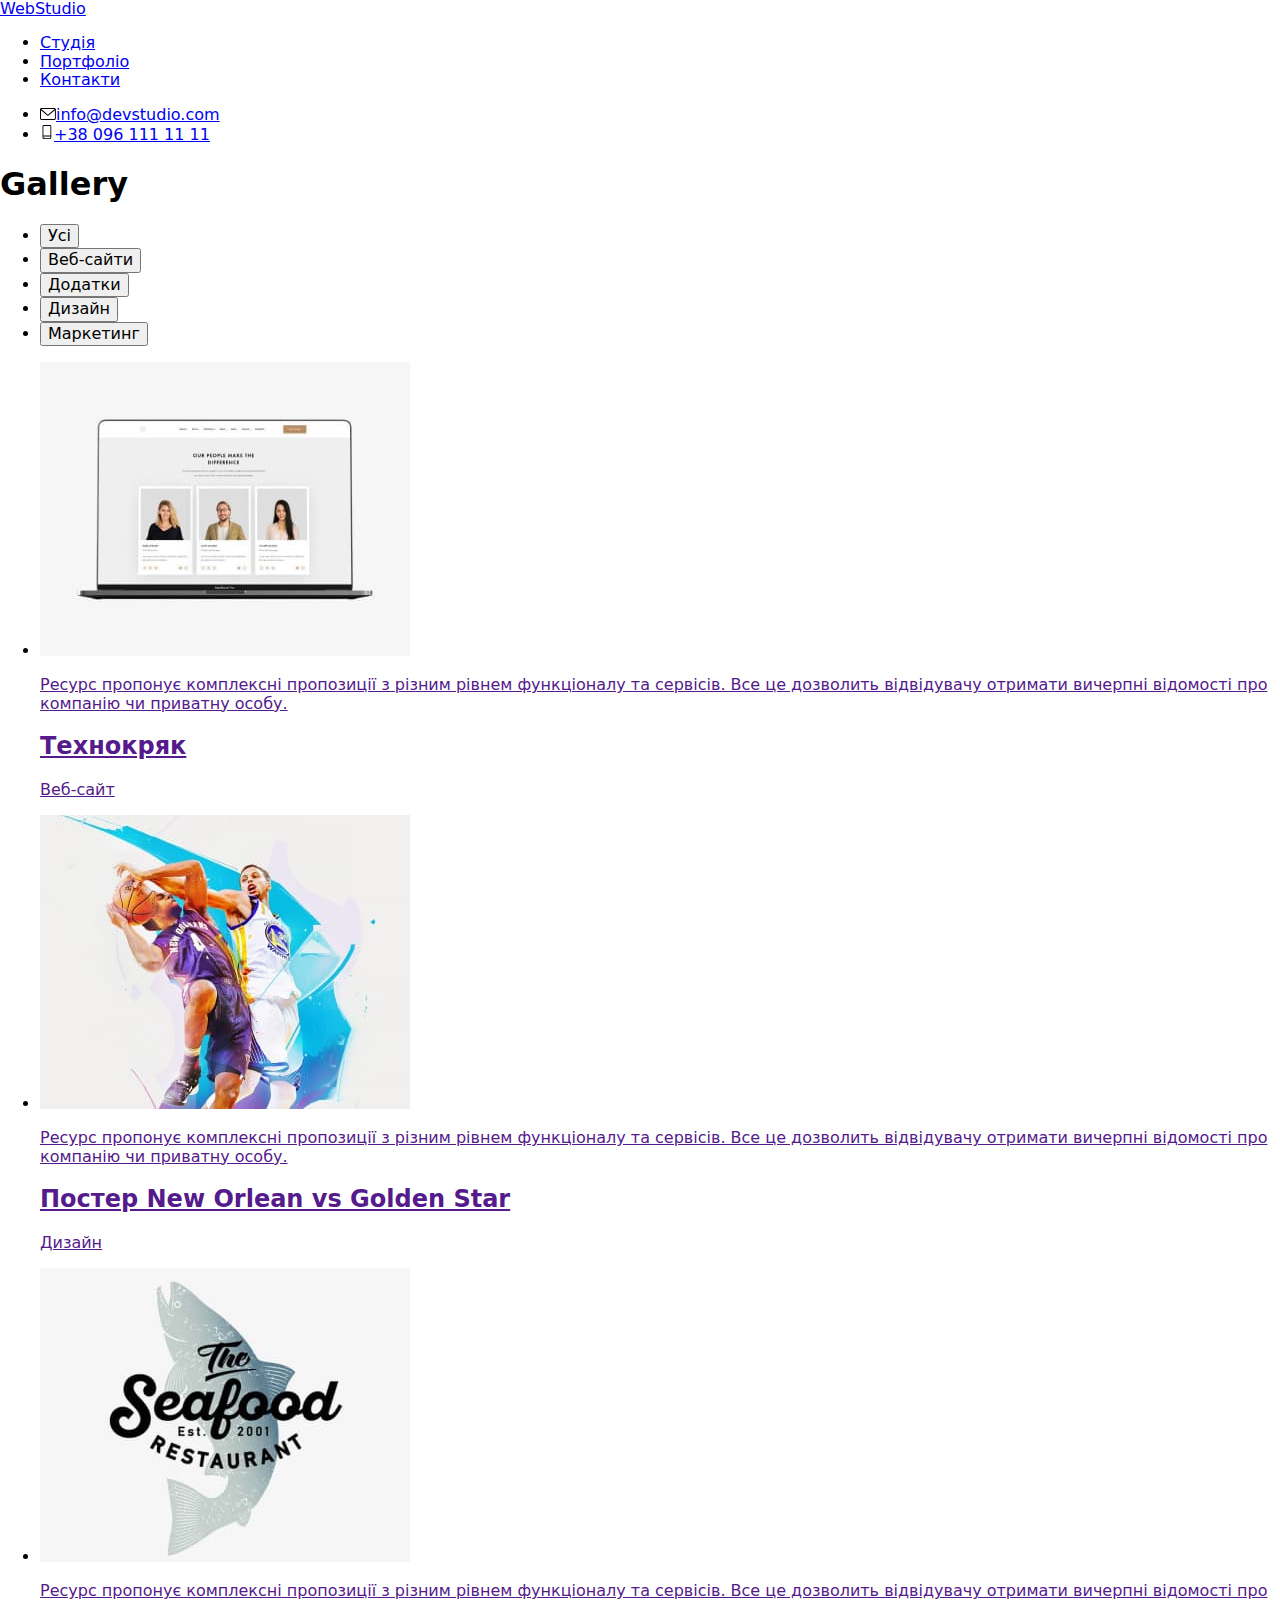
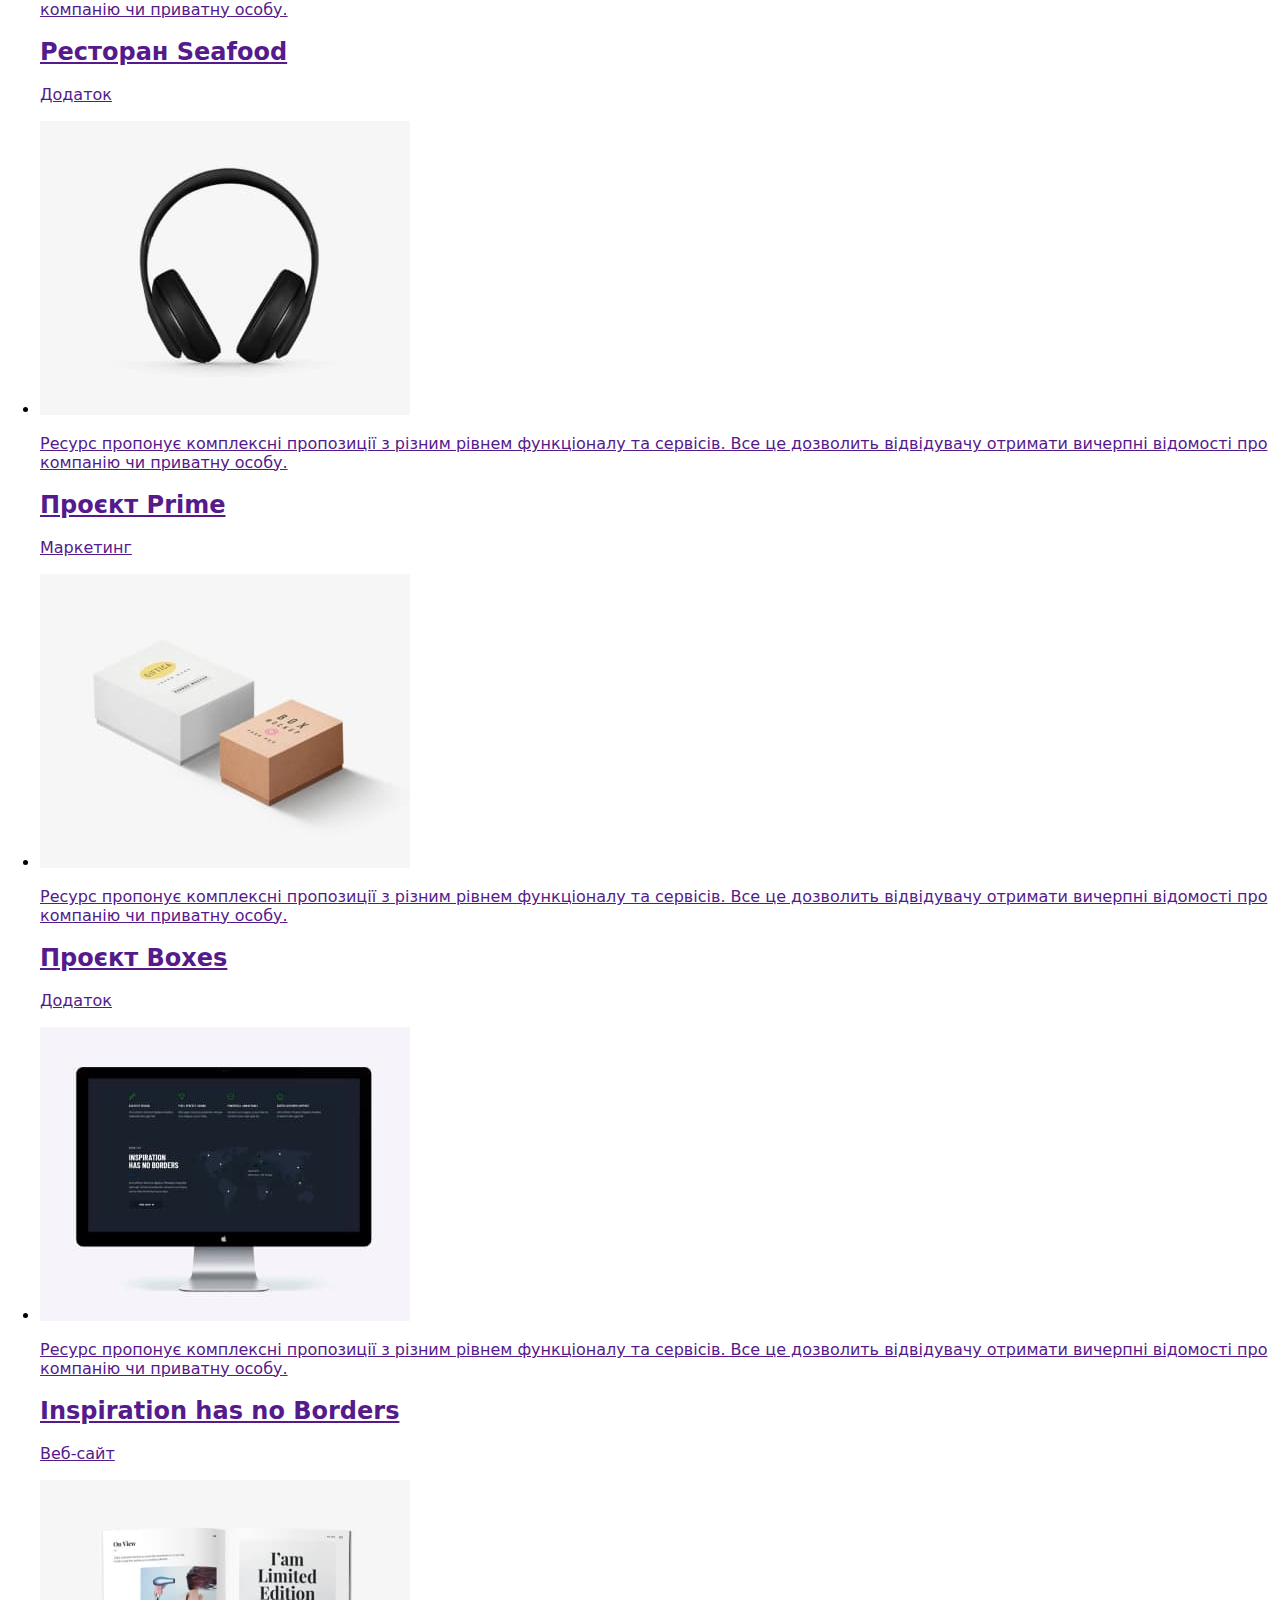
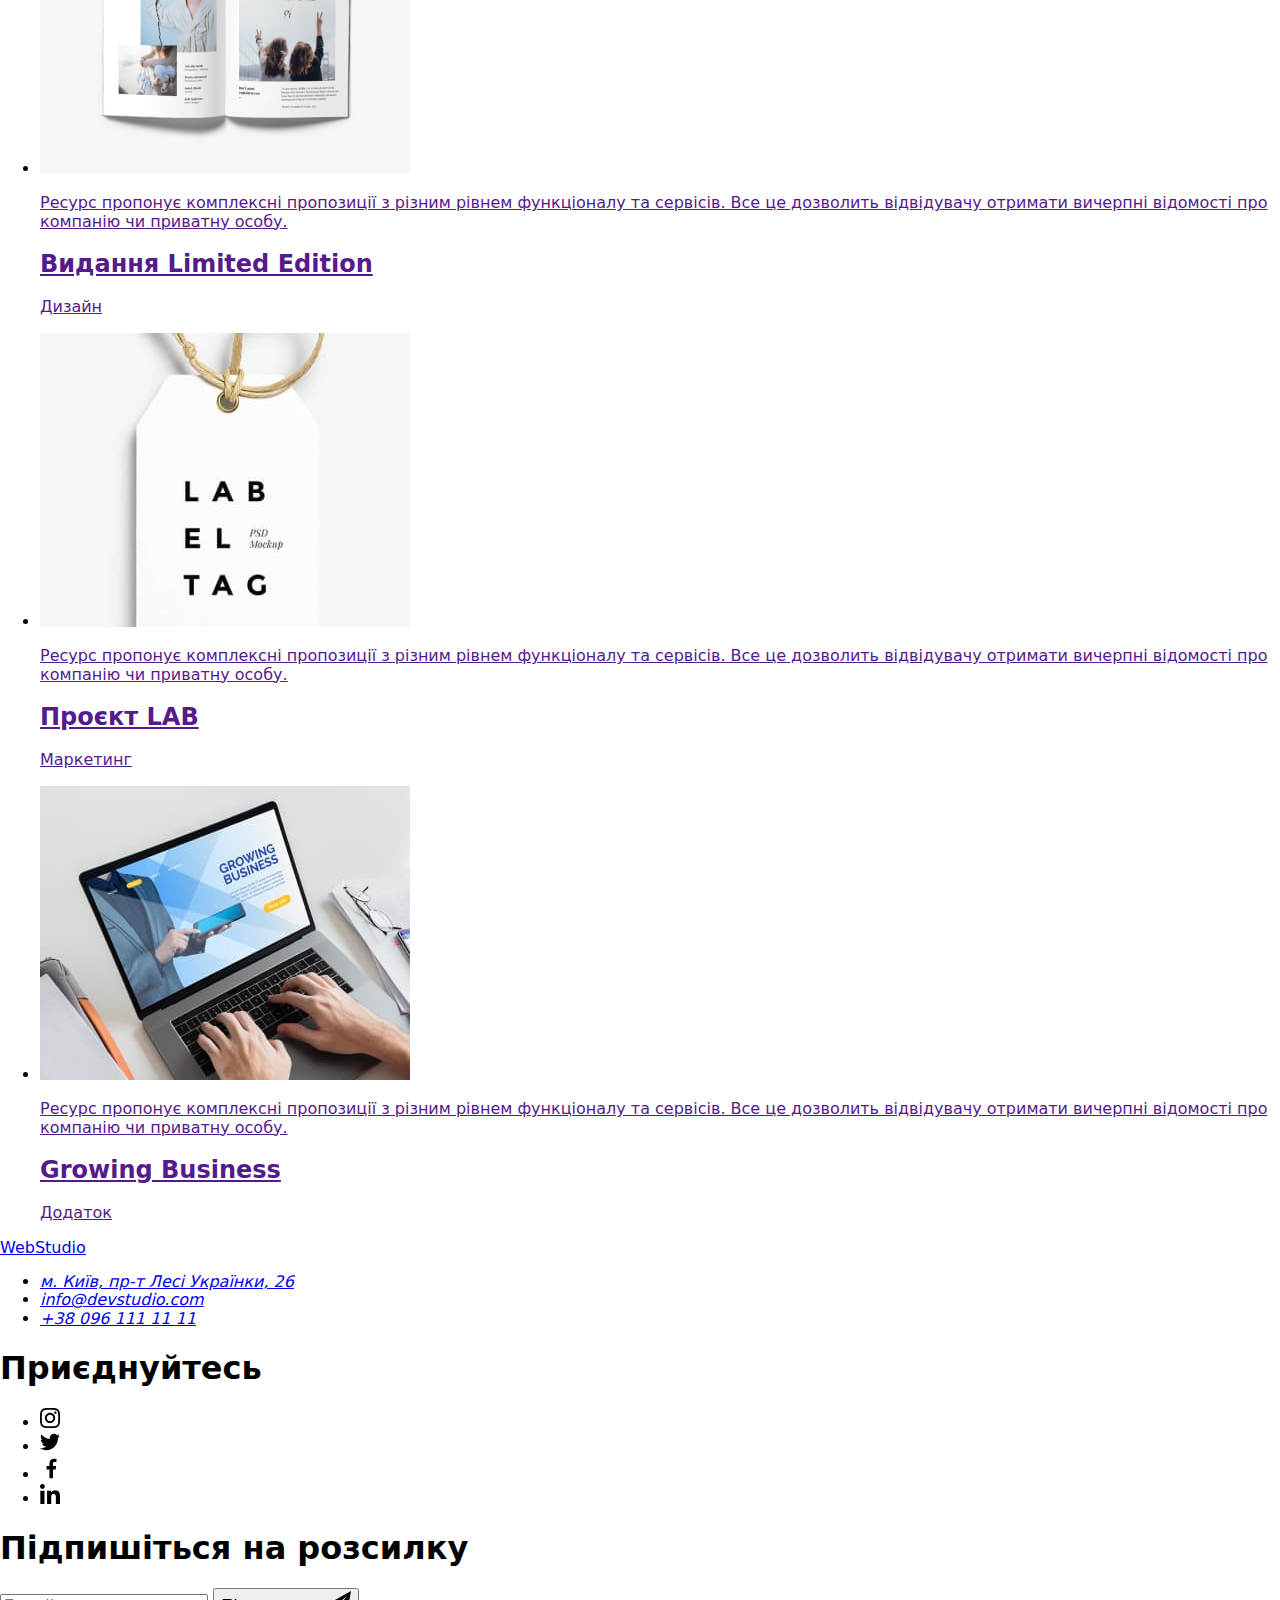
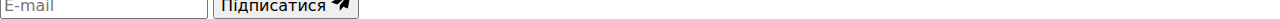
==== portfolio.html @ b72f1b49 "live sass compiler" ====
<!DOCTYPE html>
<html lang="en">

<head>
    <meta charset="UTF-8" />
    <meta http-equiv="X-UA-Compatible" content="IE=edge" />
    <meta name="viewport" content="width=device-width, initial-scale=1.0" />
    <title>студія</title>

    <link rel="stylesheet"
        href="https://cdnjs.cloudflare.com/ajax/libs/modern-normalize/1.1.0/modern-normalize.min.css" />
    <link
        href="https://fonts.googleapis.com/css2?family=Raleway:wght@700&family=Roboto:wght@400;500;700;900&display=swap"
        rel="stylesheet" />
    <link rel="stylesheet" href="styles/styles.css" />
</head>

<body>
    <!-- header-->
  <header class="header">
    <div class="conteiner conteiner-header">
        <a class="Logo logo-header" href="index.html"><span class="logospan">Web</span>Studio</a>
        <nav>
          <ul class="nav-list list">
            <li class="link element"><a href="index.html" class="nav-knopky">Студія</a></li>
            <li class="link element"><a href="portfolio.html" class="nav-knopky activ corrent">Портфоліо</a></li>
            <li class="link element"><a href="#" class="nav-knopky">Контакти</a></li>
          </ul>
        </nav>
        <ul class="communication list kontakt-list">
          <li class="link">

            <a href="mailto:info@devstudio.com" class="communication-mail"> <svg width="16" Height="12"
                 class="icon-mail-nav">
                <use href="images/sprites.svg#icon-envelope"></use>
              </svg>info@devstudio.com</a>

          </li>
          <li class="link"><a href="tel:+380961111111" class="communication-tel"><svg width="14"
            Height="16" class="icon-tel-nav">
                <use href="images/sprites.svg#icon-smartphone-2"></use>
              </svg>+38 096 111 11 11</a>

          </li>
        </ul>
      
    </div>

  </header>

    <main>
        <h1 class="title-galety list">Gallery</h1>
        <section class="galeria" >
            <div class="conteiner">
                
                    <ul class="list btn-list">
                        <li class="bnt-link">
                            <button type="button" class="bnt-portfolio">Усі</button>
                        </li>
                        <li class="bnt-link">
                            <button type="button" class="bnt-portfolio">Веб-сайти</button>
                        </li>
                        <li class="bnt-link">
                            <button type="button" class="bnt-portfolio">Додатки</button>
                        </li>
                        <li class="bnt-link">
                            <button type="button" class="bnt-portfolio">Дизайн</button>
                        </li>
                        <li class="bnt-link">
                            <button type="button" class="bnt-portfolio">Маркетинг</button>
                        </li>
                    </ul>
                
                
                    <ul class="list list-portfolio">
                        <li class="list-portfolio-icon">
                          <a href="" class="link-portfolio"> 
                            <div class="foto-opaciti">
                              <img class="foto"  src="./images/macbok1.jpg" alt="Ноутбук" width="" />
                              <p class="text-opaciti">Ресурс пропонує комплексні пропозиції з різним рівнем функціоналу та сервісів. Все це дозволить відвідувачу отримати вичерпні відомості про компанію чи приватну особу.</p>
                           </div>
                            <div class="portfolio-icon-text">
                                <h2 class="title-portfolio">Технокряк</h2>
                                <p class="text-portfolio">Веб-сайт</p>
                                
                            </div>
                          </a> 
                        </li>
                        <li class="list-portfolio-icon">
                           <a href="" class="link-portfolio">
                            <div class="foto-opaciti">
                              <img class="foto" src="./images/basketbol2.jpg" alt="Баскетболісти" width="" />
                              <p class="text-opaciti">Ресурс пропонує комплексні пропозиції з різним рівнем функціоналу та сервісів. Все це дозволить відвідувачу отримати вичерпні відомості про компанію чи приватну особу.</p>
                            </div> 
                            <div class="portfolio-icon-text">
                                <h2 class="title-portfolio">
                                    Постер New Orlean vs Golden Star
                                </h2>
                                <p class="text-portfolio">Дизайн</p>
                                
                            </div></a>
                        </li>
                        <li class="list-portfolio-icon">
                           <a href=""class="link-portfolio">
                            <div class="foto-opaciti"><img class="foto" src="./images/imege3.jpg" alt="Малюнок з надписом" width="" /><p class="text-opaciti">Ресурс пропонує комплексні пропозиції з різним рівнем функціоналу та сервісів. Все це дозволить відвідувачу отримати вичерпні відомості про компанію чи приватну особу.</p></div> 
                            <div class="portfolio-icon-text">
                                <h2 class="title-portfolio">Ресторан Seafood</h2>
                                <p class="text-portfolio">Додаток</p>
                                
                            </div></a>
                        </li>
                        <li class="list-portfolio-icon">
                           <a href=""class="link-portfolio"><div class="foto-opaciti"> <img class="foto" src="./images/naushnik4.jpg" alt="Навушники" width="" /> <p class="text-opaciti">Ресурс пропонує комплексні пропозиції з різним рівнем функціоналу та сервісів. Все це дозволить відвідувачу отримати вичерпні відомості про компанію чи приватну особу.</p></div>
                            <div class="portfolio-icon-text">
                                <h2 class="title-portfolio">Проєкт Prime</h2>
                                <p class="text-portfolio">Маркетинг</p>
                               
                            </div></a>
                        </li>
                        <li class="list-portfolio-icon">
                            <a href=""class="link-portfolio"><div class="foto-opaciti"><img class="foto" src="./images/box5.jpg" alt="Дві коробки" width="370" /><p class="text-opaciti">Ресурс пропонує комплексні пропозиції з різним рівнем функціоналу та сервісів. Все це дозволить відвідувачу отримати вичерпні відомості про компанію чи приватну особу.</p></div>
                            <div class="portfolio-icon-text">
                                <h2 class="title-portfolio">Проєкт Boxes</h2>
                                <p class="text-portfolio">Додаток</p>
                                
                            </div></a>
                        </li>
                        <li class="list-portfolio-icon">
                            <a href=""class="link-portfolio"><div class="foto-opaciti"><img class="foto" src="./images/monitor6.jpg" alt="Монітор apple" width="370" /> <p class="text-opaciti">Ресурс пропонує комплексні пропозиції з різним рівнем функціоналу та сервісів. Все це дозволить відвідувачу отримати вичерпні відомості про компанію чи приватну особу.</p></div>
                            <div class="portfolio-icon-text">
                                <h2 class="title-portfolio">Inspiration has no Borders</h2>
                                <p class="text-portfolio">Веб-сайт</p>
                               
                            </div> </a>
                        </li>
                        <li class="list-portfolio-icon">
                           <a href=""class="link-portfolio"><div class="foto-opaciti"> <img class="foto" src="./images/book7.jpg" alt="Книжка" width="" /><p class="text-opaciti">Ресурс пропонує комплексні пропозиції з різним рівнем функціоналу та сервісів. Все це дозволить відвідувачу отримати вичерпні відомості про компанію чи приватну особу.</p></div>
                            <div class="portfolio-icon-text">
                                <h2 class="title-portfolio">Видання Limited Edition</h2>
                                <p class="text-portfolio">Дизайн</p>
                                
                            </div> </a>
                        </li>
                        <li class="list-portfolio-icon">
                            <a href=""class="link-portfolio"><div class="foto-opaciti"><img class="foto" src="./images/amulet8.jpg" alt="Амулет з надписом" width="" /><p class="text-opaciti">Ресурс пропонує комплексні пропозиції з різним рівнем функціоналу та сервісів. Все це дозволить відвідувачу отримати вичерпні відомості про компанію чи приватну особу.</p></div>
                            <div class="portfolio-icon-text">
                                <h2 class="title-portfolio">Проєкт LAB</h2>
                                <p class="text-portfolio">Маркетинг</p>
                                
                            </div></a>
                        </li>
                        <li class="list-portfolio-icon">
                           <a href=""class="link-portfolio"><div class="foto-opaciti"> <img class="foto" src="./images/jobbuk9.jpg" alt="Робота на ноутбукі" width="" /> <p class="text-opaciti">Ресурс пропонує комплексні пропозиції з різним рівнем функціоналу та сервісів. Все це дозволить відвідувачу отримати вичерпні відомості про компанію чи приватну особу.</p></div>
                            <div class="portfolio-icon-text">
                                <h2 class="title-portfolio">Growing Business</h2>
                                <p class="text-portfolio">Додаток</p>
                               
                            </div></a>
                        </li>
                    </ul>
                
            </div>
        </section>
    </main>

  <!-- footer -->
  <footer class="footer">
    <div class="conteiner conteiner-footer">
      <div>
        <div class="logo-wraper">
          <a class="Logo logospan-footer" href="index.html"><span class="logospan">Web</span>Studio</a>
        </div>

        <address>
          <ul class="address-list list">
            <li>
              <a class="Address-link" href="https://goo.gl/maps/K1UanMXqAidAnJSs7" target="_blank"
                rel="noopener noreferrer nofollow">
                м. Київ, пр-т Лесі Українки, 26</a>
            </li>
            <li class="foter-otstup">
              <a href="mailto:info@devstudio.com" target="_blank" class="communication-footer">info@devstudio.com</a>
            </li>
            <li class="foter-otstup">
              <a href="tel:+380961111111" class="communication-footer">+38 096 111 11 11</a>
            </li>
          </ul>
        </address>
      </div>
      <div class="footer-sylky-blok">
        <h1 class="title-footer-sylky">Приєднуйтесь</h1>
        <ul class="footer-sylky list">
          <li class="footer-spysok">
            <a href="" class="list-Our-team-f"><svg width="20" viewBox="0 0 100 100" class="icon-footer">
                <use href="images/sprites.svg#icon-instagram-2"></use>
              </svg></a>
          </li>
          <li class="footer-spysok"><a href="" class="list-Our-team-f"><svg width="20" height="20" viewBox="0 0 100 100"
                class="icon-footer">
                <use href="images/sprites.svg#icon-twitter-1"></use>
              </svg></a></li>
          <li class="footer-spysok"><a href="" class="list-Our-team-f"><svg width="23" height="23" viewBox="0 0 100 100"
                class="icon-footer">
                <use href="images/sprites.svg#icon-facebook-1"></use>
              </svg></a></li>
          <li class="footer-spysok"><a href="" class="list-Our-team-f"><svg width="20" viewBox="0 0 100 100"
                class="icon-footer">
                <use href="images/sprites.svg#icon-linkedin-1"></use>
              </svg></a></li>
        </ul>
      </div>
      <div class="mail-distribution">
        <h1 class="distribution-text">Підпишіться на розсилку</h1>
        <form action="" class="form-distribution">
          <input class="mail-imput" type="email" name="email" placeholder="E-mail">
          <button class="btn-distribution">
            Підписатися <svg width="20" viewBox="0 0 100 100" class="icon-footer distribution">
              <use href="images/sprites.svg#icon-icon-send"></use>
            </svg>
          </button>
        </form>
      </div>
    </div>
  </footer>
</body>

</html>
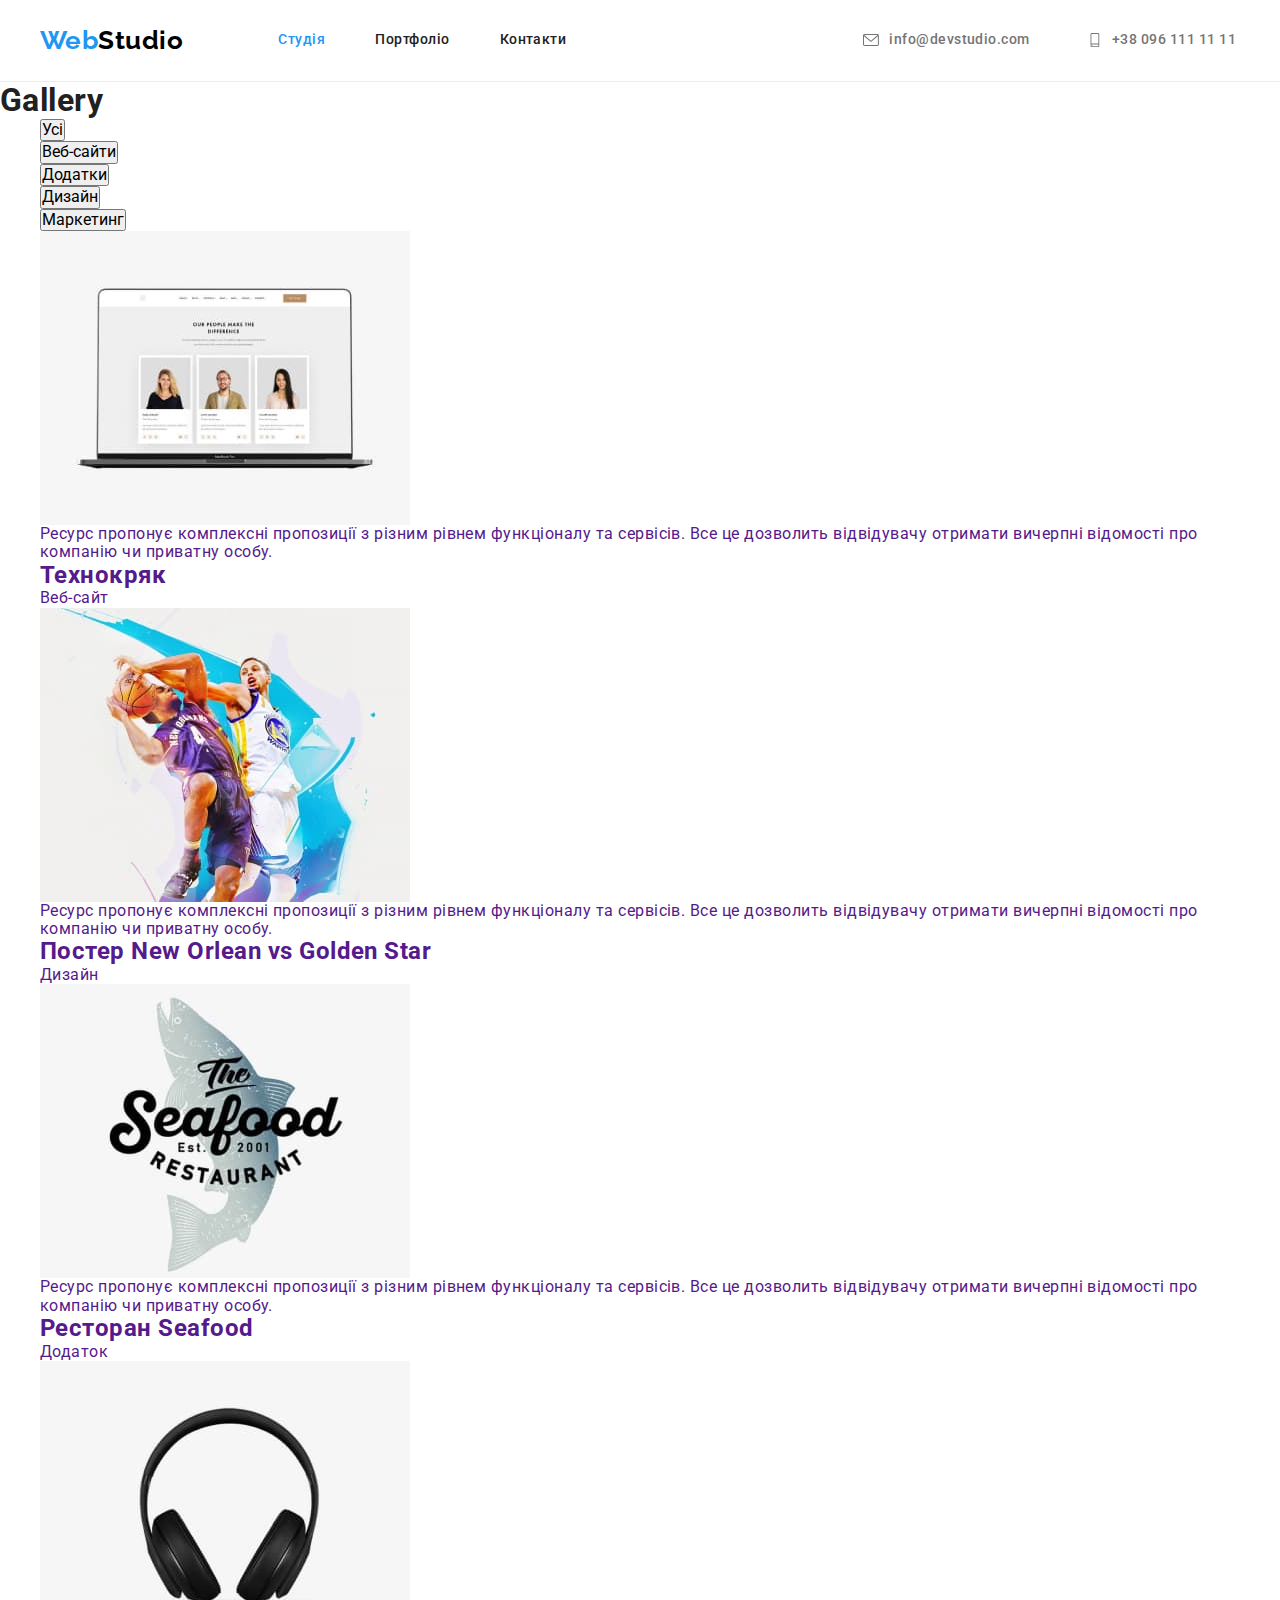
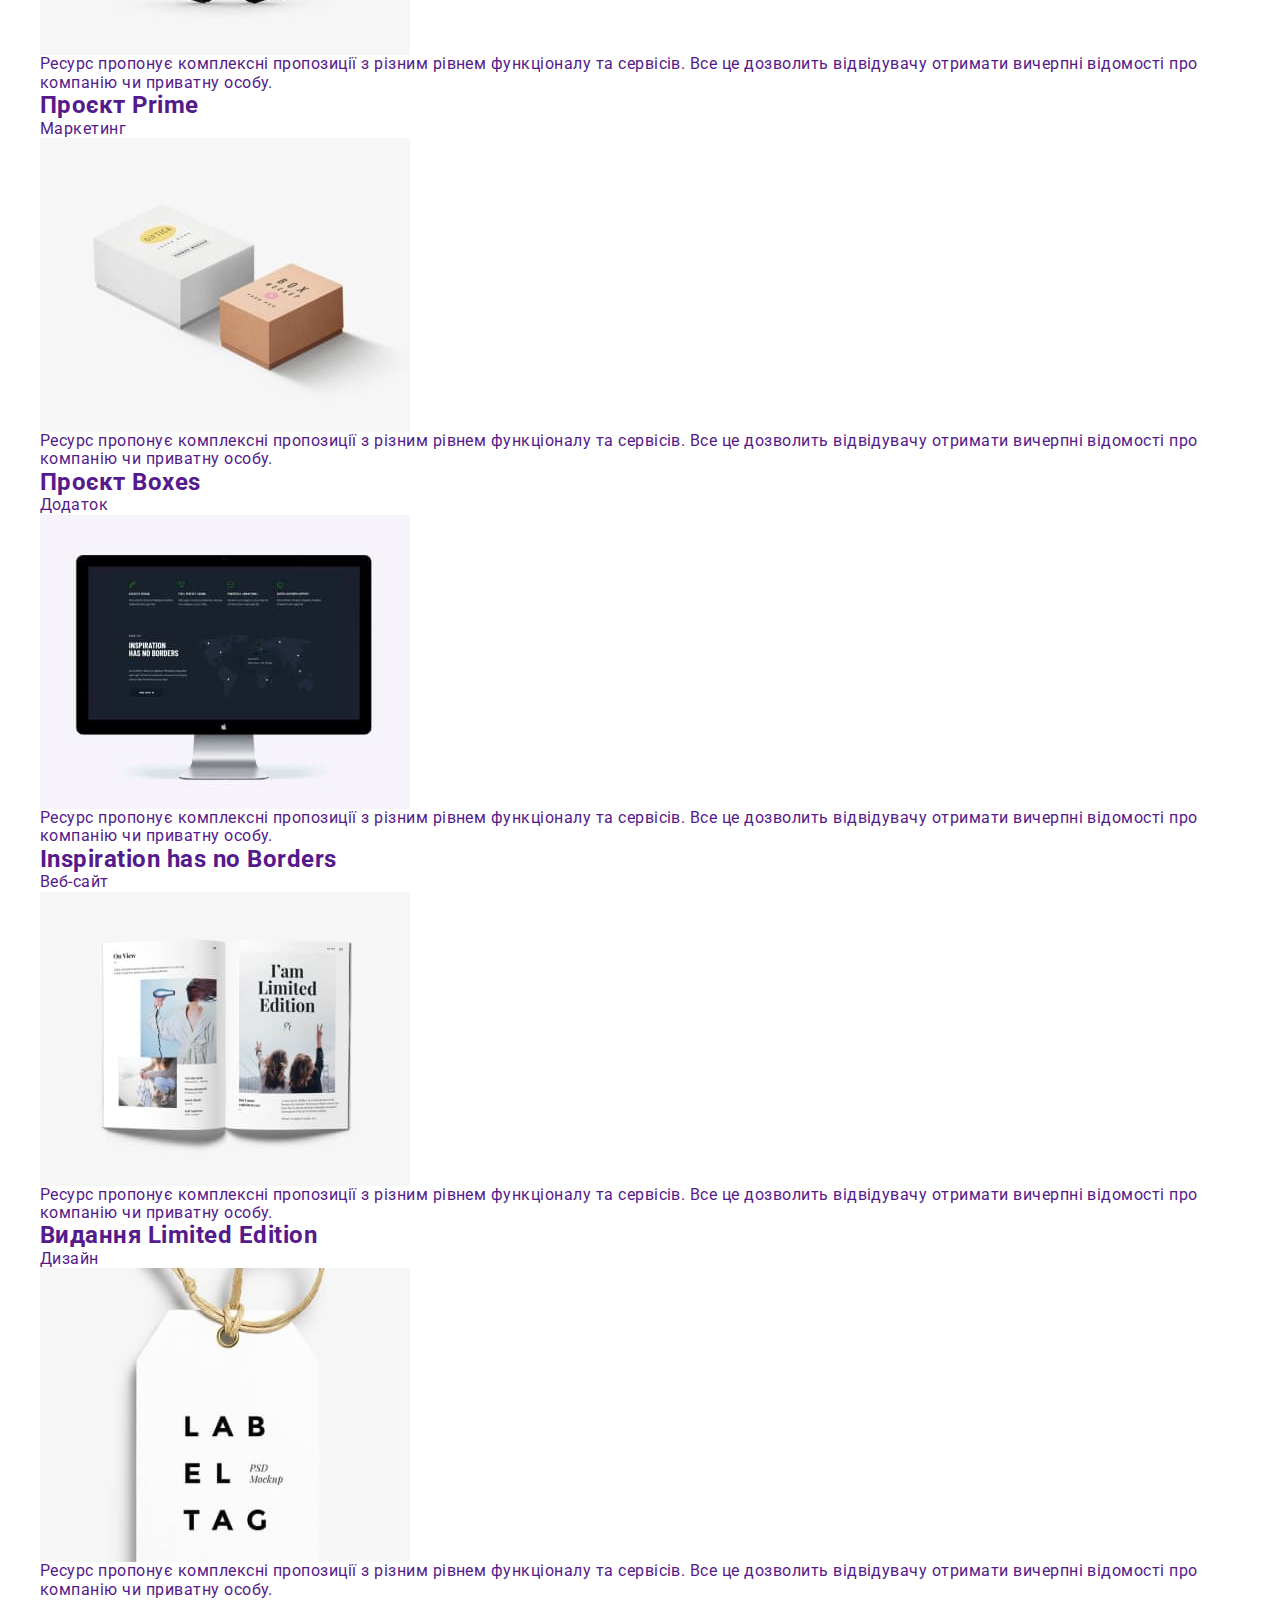
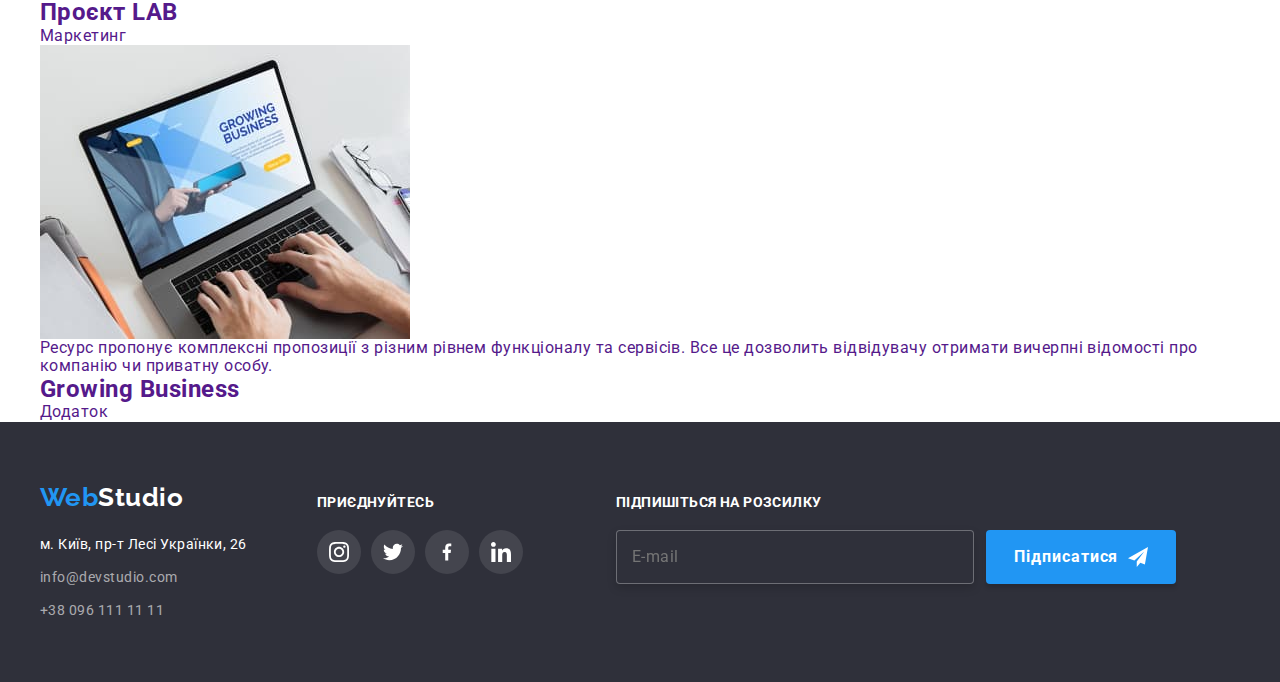
==== commit 5c78d3f6: "add footer" ====
--- a/portfolio.html
+++ b/portfolio.html
@@ -12,40 +12,37 @@
     <link
         href="https://fonts.googleapis.com/css2?family=Raleway:wght@700&family=Roboto:wght@400;500;700;900&display=swap"
         rel="stylesheet" />
-    <link rel="stylesheet" href="styles/styles.css" />
+    <link rel="stylesheet" href="css/main.min.css" />
 </head>
 
 <body>
-    <!-- header-->
+  <!-- header-->
   <header class="header">
-    <div class="conteiner conteiner-header">
-        <a class="Logo logo-header" href="index.html"><span class="logospan">Web</span>Studio</a>
-        <nav>
-          <ul class="nav-list list">
-            <li class="link element"><a href="index.html" class="nav-knopky">Студія</a></li>
-            <li class="link element"><a href="portfolio.html" class="nav-knopky activ corrent">Портфоліо</a></li>
-            <li class="link element"><a href="#" class="nav-knopky">Контакти</a></li>
-          </ul>
-        </nav>
-        <ul class="communication list kontakt-list">
-          <li class="link">
-
-            <a href="mailto:info@devstudio.com" class="communication-mail"> <svg width="16" Height="12"
-                 class="icon-mail-nav">
-                <use href="images/sprites.svg#icon-envelope"></use>
-              </svg>info@devstudio.com</a>
-
-          </li>
-          <li class="link"><a href="tel:+380961111111" class="communication-tel"><svg width="14"
-            Height="16" class="icon-tel-nav">
-                <use href="images/sprites.svg#icon-smartphone-2"></use>
-              </svg>+38 096 111 11 11</a>
-
-          </li>
+    <div class="conteiner">
+      <a class="logo" href="index.html"><span class="text">Web</span>Studio</a>
+      <nav>
+        <ul class="navigation list">
+          <li class="navigation__link navigation__element"><a href="index.html"
+              class="navigation__btn navigation__btn-activ navigation__btncorrent">Студія</a></li>
+          <li class="navigation__link navigation__element"><a href="portfolio.html" class="navigation__btn">Портфоліо</a>
+          </li>
+          <li class="navigation__link navigation__element"><a href="#" class="navigation__btn">Контакти</a></li>
         </ul>
-      
-    </div>
-
+      </nav>
+      <ul class="communication list">
+        <li class="communication__link ">
+          <a href="mailto:info@devstudio.com" class="communication__mail"> <svg width="16" Height="12"
+              class="communication__icon-mail">
+              <use href="images/sprites.svg#icon-envelope"></use>
+            </svg>info@devstudio.com</a>
+        </li>
+        <li class="communication__link "><a href="tel:+380961111111" class="communication__tel"><svg width="14"
+              Height="16" class="communication__icon-tel">
+              <use href="images/sprites.svg#icon-smartphone-2"></use>
+            </svg>+38 096 111 11 11</a>
+        </li>
+      </ul>
+    </div>
   </header>
 
     <main>
@@ -163,65 +160,66 @@
         </section>
     </main>
 
-  <!-- footer -->
-  <footer class="footer">
-    <div class="conteiner conteiner-footer">
-      <div>
-        <div class="logo-wraper">
-          <a class="Logo logospan-footer" href="index.html"><span class="logospan">Web</span>Studio</a>
-        </div>
-
-        <address>
-          <ul class="address-list list">
-            <li>
-              <a class="Address-link" href="https://goo.gl/maps/K1UanMXqAidAnJSs7" target="_blank"
-                rel="noopener noreferrer nofollow">
-                м. Київ, пр-т Лесі Українки, 26</a>
-            </li>
-            <li class="foter-otstup">
-              <a href="mailto:info@devstudio.com" target="_blank" class="communication-footer">info@devstudio.com</a>
-            </li>
-            <li class="foter-otstup">
-              <a href="tel:+380961111111" class="communication-footer">+38 096 111 11 11</a>
-            </li>
-          </ul>
-        </address>
+<!-- footer -->
+<footer class="footer">
+  <div class="footer__container conteiner">
+    <div>
+      <div class="logo-wraper">
+        <a class="footer_logo logo" href="index.html"><span class="text">Web</span>Studio</a>
       </div>
-      <div class="footer-sylky-blok">
-        <h1 class="title-footer-sylky">Приєднуйтесь</h1>
-        <ul class="footer-sylky list">
-          <li class="footer-spysok">
-            <a href="" class="list-Our-team-f"><svg width="20" viewBox="0 0 100 100" class="icon-footer">
-                <use href="images/sprites.svg#icon-instagram-2"></use>
-              </svg></a>
-          </li>
-          <li class="footer-spysok"><a href="" class="list-Our-team-f"><svg width="20" height="20" viewBox="0 0 100 100"
-                class="icon-footer">
-                <use href="images/sprites.svg#icon-twitter-1"></use>
-              </svg></a></li>
-          <li class="footer-spysok"><a href="" class="list-Our-team-f"><svg width="23" height="23" viewBox="0 0 100 100"
-                class="icon-footer">
-                <use href="images/sprites.svg#icon-facebook-1"></use>
-              </svg></a></li>
-          <li class="footer-spysok"><a href="" class="list-Our-team-f"><svg width="20" viewBox="0 0 100 100"
-                class="icon-footer">
-                <use href="images/sprites.svg#icon-linkedin-1"></use>
-              </svg></a></li>
+      <address>
+        <ul class="footer__list list">
+          <li>
+            <a class="footer__address" href="https://goo.gl/maps/K1UanMXqAidAnJSs7" target="_blank"
+              rel="noopener noreferrer nofollow">
+              м. Київ, пр-т Лесі Українки, 26</a>
+          </li>
+          <li class="footer__communication">
+            <a href="mailto:info@devstudio.com" target="_blank"
+              class="footer__communication-info">info@devstudio.com</a>
+          </li>
+          <li class="footer__communication">
+            <a href="tel:+380961111111" class="footer__communication-info">+38 096 111 11 11</a>
+          </li>
         </ul>
-      </div>
-      <div class="mail-distribution">
-        <h1 class="distribution-text">Підпишіться на розсилку</h1>
-        <form action="" class="form-distribution">
-          <input class="mail-imput" type="email" name="email" placeholder="E-mail">
-          <button class="btn-distribution">
-            Підписатися <svg width="20" viewBox="0 0 100 100" class="icon-footer distribution">
-              <use href="images/sprites.svg#icon-icon-send"></use>
-            </svg>
-          </button>
-        </form>
-      </div>
-    </div>
-  </footer>
+      </address>
+    </div>
+    <div class="footer__link-container">
+      <h1 class="footer__title">Приєднуйтесь</h1>
+      <ul class="footer__link">
+        <li class="footer__list-network">
+          <a href="" class="footer__link-network"><svg width="20" viewBox="0 0 100 100" class="footer__icon">
+              <use href="images/sprites.svg#icon-instagram-2"></use>
+            </svg></a>
+        </li>
+        <li class="footer__list-network"><a href="" class="footer__link-network"><svg width="20" height="20"
+              viewBox="0 0 100 100" class="footer__icon">
+              <use href="images/sprites.svg#icon-twitter-1"></use>
+            </svg></a></li>
+        <li class="footer__list-network"><a href="" class="footer__link-network"><svg width="23" height="23"
+              viewBox="0 0 100 100" class="footer__icon">
+              <use href="images/sprites.svg#icon-facebook-1"></use>
+            </svg></a></li>
+        <li class="footer__list-network"><a href="" class="footer__link-network"><svg width="20" viewBox="0 0 100 100"
+              class="footer__icon">
+              <use href="images/sprites.svg#icon-linkedin-1"></use>
+            </svg></a></li>
+      </ul>
+    </div>
+    <div class="footer__mail">
+      <h1 class="footer__text">Підпишіться на розсилку</h1>
+      <form action="" class="footer__form">
+        <input class="footer__imput" type="email" name="email" placeholder="E-mail">
+        <button class="footer__btn">
+          Підписатися <svg width="20" viewBox="0 0 100 100" class="footer__icon-distribution">
+            <use href="images/sprites.svg#icon-icon-send"></use>
+          </svg>
+        </button>
+      </form>
+    </div>
+  </div>
+</footer>
+
 </body>
 
 </html>--- a/css/main.min.css
+++ b/css/main.min.css
@@ -0,0 +1 @@
+/*! normalize.css v8.0.1 | MIT License | github.com/necolas/normalize.css */html{line-height:1.15;-webkit-text-size-adjust:100%}body{margin:0}main{display:block}h1{font-size:2em;margin:.67em 0}hr{-webkit-box-sizing:content-box;box-sizing:content-box;height:0;overflow:visible}pre{font-family:monospace,monospace;font-size:1em}a{background-color:rgba(0,0,0,0)}abbr[title]{border-bottom:none;text-decoration:underline;-webkit-text-decoration:underline dotted;text-decoration:underline dotted}b,strong{font-weight:bolder}code,kbd,samp{font-family:monospace,monospace;font-size:1em}small{font-size:80%}sub,sup{font-size:75%;line-height:0;position:relative;vertical-align:baseline}sub{bottom:-0.25em}sup{top:-0.5em}img{border-style:none}button,input,optgroup,select,textarea{font-family:inherit;font-size:100%;line-height:1.15;margin:0}button,input{overflow:visible}button,select{text-transform:none}button,[type=button],[type=reset],[type=submit]{-webkit-appearance:button}button::-moz-focus-inner,[type=button]::-moz-focus-inner,[type=reset]::-moz-focus-inner,[type=submit]::-moz-focus-inner{border-style:none;padding:0}button:-moz-focusring,[type=button]:-moz-focusring,[type=reset]:-moz-focusring,[type=submit]:-moz-focusring{outline:1px dotted ButtonText}fieldset{padding:.35em .75em .625em}legend{-webkit-box-sizing:border-box;box-sizing:border-box;color:inherit;display:table;max-width:100%;padding:0;white-space:normal}progress{vertical-align:baseline}textarea{overflow:auto}[type=checkbox],[type=radio]{-webkit-box-sizing:border-box;box-sizing:border-box;padding:0}[type=number]::-webkit-inner-spin-button,[type=number]::-webkit-outer-spin-button{height:auto}[type=search]{-webkit-appearance:textfield;outline-offset:-2px}[type=search]::-webkit-search-decoration{-webkit-appearance:none}::-webkit-file-upload-button{-webkit-appearance:button;font:inherit}details{display:block}summary{display:list-item}template{display:none}[hidden]{display:none}:root{--primary-text-color: #212121;--focus-text-color: #2196F3;--other-text-color: #FFFFFF;--logo-text-color: #000000;--advantage-text-color: #757575}body{font-family:"Roboto",sans-serif;font-style:normal;letter-spacing:.03em;color:var(--primary-text-color);background-color:#fff}a,p,ul,li,h1,h2,h3,button,address{padding:0;margin:0;list-style-type:none;text-decoration:none}img{display:block;max-width:100%;height:auto}.conteiner{margin:0 auto;width:1230px;padding-left:15px;padding-right:15px}.header{border-bottom:1px solid #ececec;max-width:1600px;margin-left:auto;margin-right:auto}.header .conteiner{display:-webkit-box;display:-ms-flexbox;display:flex}.logo{font-family:"Raleway",sans-serif;font-weight:700;font-size:26px;line-height:1.2;color:var(--logo-text-color);padding-top:25px;padding-bottom:25px;margin-right:95px}.logo .text{color:var(--focus-text-color)}.navigation{display:-webkit-box;display:-ms-flexbox;display:flex}.navigation>.navigation__link:not(:last-child){margin-right:50px}.navigation__element{position:relative}.navigation .navigation__btn{display:inline-block;padding-top:32px;padding-bottom:32px;color:var(---primary-text-color);font-weight:500;font-size:14px;line-height:1.14;-webkit-transition:color 250ms cubic-bezier(0.4, 0, 0.2, 1);transition:color 250ms cubic-bezier(0.4, 0, 0.2, 1)}.navigation .navigation__btn.navigation__btn-activ.navigation__btncorrent{color:var(--focus-text-color)}.navigation__btn:hover,.navigation__btn:focus{color:var(--focus-text-color)}.navigation__btn::after{position:absolute;bottom:-1px;left:0;content:"";display:block;opacity:0;width:100%;height:4px;border:1px solid var(--focus-text-color);border-radius:4px;background-color:var(--focus-text-color);-webkit-transition:opacity 250ms cubic-bezier(0.4, 0, 0.2, 1);transition:opacity 250ms cubic-bezier(0.4, 0, 0.2, 1)}.navigation__btn:hover::after,.navigation__btn:focus::after{color:var(--focus-text-color);opacity:1}.communication{display:-webkit-box;display:-ms-flexbox;display:flex;color:var(--primary-text-color);font-weight:500;font-size:14px;line-height:1.14;margin-left:auto}.communication__mail,.communication__tel{display:-webkit-box;display:-ms-flexbox;display:flex;-webkit-box-align:center;-ms-flex-align:center;align-items:center;padding:4px 4px;color:var(--advantage-text-color);padding-top:32px;padding-bottom:32px;-webkit-transition:color 250ms cubic-bezier(0.4, 0, 0.2, 1);transition:color 250ms cubic-bezier(0.4, 0, 0.2, 1)}.communication__tel{margin-left:50px}.communication__icon-mail,.communication__icon-tel{margin-right:10px;fill:currentColor}.communication__mail:hover,.communication__mail:focus,.communication__tel:hover,.communication__tel:focus{color:var(--focus-text-color)}.hero{background-image:-webkit-gradient(linear, left top, right top, from(rgba(47, 48, 58, 0.4)), to(rgba(47, 48, 58, 0.4))),url(../images/hero-fon2.jpg);background-image:linear-gradient(to right, rgba(47, 48, 58, 0.4), rgba(47, 48, 58, 0.4)),url(../images/hero-fon2.jpg);background-color:rgba(47,48,58,.4);background-repeat:no-repeat;background-position:50% 50%;height:600px;display:-webkit-box;display:-ms-flexbox;display:flex;-webkit-box-pack:center;-ms-flex-pack:center;justify-content:center;-webkit-box-align:center;-ms-flex-align:center;align-items:center;margin-left:auto;margin-right:auto}.hero__wraper{display:-webkit-box;display:-ms-flexbox;display:flex;-webkit-box-orient:vertical;-webkit-box-direction:normal;-ms-flex-direction:column;flex-direction:column;-webkit-box-pack:center;-ms-flex-pack:center;justify-content:center;-webkit-box-align:center;-ms-flex-align:center;align-items:center;padding-top:200px;padding-bottom:200px}.hero__title{width:700px;margin:0;font-weight:900;font-size:44px;line-height:1.4;text-align:center;letter-spacing:.06em;text-transform:uppercase;color:var(--other-text-color)}.hero__button{margin-top:30px;-webkit-box-shadow:0px 4px 4px rgba(0,0,0,.15);box-shadow:0px 4px 4px rgba(0,0,0,.15);font-family:"Roboto",sans-serif;background-color:var(--focus-text-color);font-weight:700;font-size:16px;line-height:1.9;letter-spacing:.06em;color:var(--other-text-color);padding:10px 32px 10px 32px;border-width:0px;box-shadow:0px 4px 4px rgba(0,0,0,.15);border-radius:4px;cursor:pointer}.modal{position:fixed;top:0;right:0;width:100%;height:100%;background-color:rgba(0,0,0,.2);-webkit-transition:opacity 450ms cubic-bezier(0.4, 0, 0.2, 1);transition:opacity 450ms cubic-bezier(0.4, 0, 0.2, 1);z-index:1}.modal.is-hidden{opacity:0;pointer-events:none;visibility:hidden}.modal__content{opacity:1;position:relative;top:50%;left:50%;-webkit-transform:translate(-50%, -50%);transform:translate(-50%, -50%);width:528px;height:581px;border-radius:4px;background-color:var(--other-text-color);z-index:5;padding:40px 39px 40px 41px}.modal__button{position:absolute;top:5px;right:5px;background-color:var(--other-text-color);border-radius:50%;border:2px solid rgba(0,0,0,.1);width:30px;height:30px;display:-webkit-box;display:-ms-flexbox;display:flex;-webkit-box-align:center;-ms-flex-align:center;align-items:center;-webkit-box-pack:center;-ms-flex-pack:center;justify-content:center;cursor:pointer}.modal__icon-close{fill:currentColor;-webkit-transition:color 250ms cubic-bezier(0.4, 0, 0.2, 1);transition:color 250ms cubic-bezier(0.4, 0, 0.2, 1)}.modal__button:hover{color:var(--focus-text-color)}.modal__title{font-family:"Roboto";font-style:normal;font-weight:700;font-size:20px;line-height:23px;text-align:center;letter-spacing:.03em;margin-bottom:12px}.form{display:-webkit-box;display:-ms-flexbox;display:flex;-webkit-box-orient:vertical;-webkit-box-direction:normal;-ms-flex-direction:column;flex-direction:column}.form__text{color:var(--advantage-text-color);font-family:"Roboto";font-style:normal;font-weight:400;font-size:12px;line-height:14px;letter-spacing:.01em;margin-bottom:4px}.form__imput{position:relative;margin-bottom:10px;padding-top:10px;padding-bottom:10px;padding-left:40px;border:1px solid rgba(33,33,33,.2);border-radius:4px;cursor:pointer;-webkit-appearance:none;-moz-appearance:none;appearance:none;-webkit-transition:fill 250ms cubic-bezier(0.4, 0, 0.2, 1),border 250ms cubic-bezier(0.4, 0, 0.2, 1);transition:fill 250ms cubic-bezier(0.4, 0, 0.2, 1),border 250ms cubic-bezier(0.4, 0, 0.2, 1)}.form .form__imput.form__imput-feedback{resize:none;padding:10px 10px 10px 20px;height:124px;border:1px solid rgba(33,33,33,.2);border-radius:4px;cursor:pointer;-webkit-transition:border 250ms cubic-bezier(0.4, 0, 0.2, 1);transition:border 250ms cubic-bezier(0.4, 0, 0.2, 1);margin-bottom:-10px}.form__imput:focus{outline:0;outline-offset:0;border:1px solid var(--focus-text-color)}.form .form__imput-feedback:focus{outline:0;outline-offset:0;border:1px solid var(--focus-text-color)}.form__imput:focus+.form__icon{fill:var(--focus-text-color)}.form__icon{position:absolute;margin-left:12px;-webkit-transform:translateY(29px);transform:translateY(29px)}.form-margin{margin-top:20px}.form__chek{display:inline-block;margin-top:10px;padding-left:40px;font-family:"Roboto";font-style:normal;font-weight:400;font-size:14px;line-height:24px;letter-spacing:.03em;cursor:pointer}.form__checkbox{position:absolute;white-space:nowrap;width:1px;height:1px;overflow:hidden;border:0;padding:0;clip:rect(0 0 0 0);-webkit-clip-path:inset(50%);clip-path:inset(50%);margin:-1px}.form__text-span{color:var(--focus-text-color);margin-left:7px;border-bottom:1px solid var(--focus-text-color)}.form__icon-box{position:absolute;-webkit-transform:translateX(-28px);transform:translateX(-28px);margin-top:4px}.form__icon-checkbox{position:absolute;-webkit-transform:translateX(-28px);transform:translateX(-28px);margin-top:4px;opacity:0;z-index:1;-webkit-transition:opacity 250ms cubic-bezier(0.4, 0, 0.2, 1);transition:opacity 250ms cubic-bezier(0.4, 0, 0.2, 1)}.form__checkbox:checked+.form__icon-checkbox{opacity:1}.button{display:-webkit-box;display:-ms-flexbox;display:flex;-webkit-box-pack:center;-ms-flex-pack:center;justify-content:center;margin-top:30px}.button-submit{display:-webkit-box;display:-ms-flexbox;display:flex;-webkit-box-pack:center;-ms-flex-pack:center;justify-content:center;background-color:#2196f3;padding:10px 52px 10px 52px;-webkit-box-shadow:0px 4px 4px rgba(0,0,0,.15);box-shadow:0px 4px 4px rgba(0,0,0,.15);border-radius:4px;border-width:0px;font-family:"Roboto";font-style:normal;font-weight:700;font-size:16px;line-height:30px;display:flex;-webkit-box-align:center;-ms-flex-align:center;align-items:center;text-align:center;letter-spacing:.06em;color:var(--other-text-color);cursor:pointer}.advantage{padding-top:94px}.advantage__list{margin:0;padding:0;display:-webkit-box;display:-ms-flexbox;display:flex}.advantage__list-item:not(:last-child){margin-right:30px}.advantage__title{position:absolute;white-space:nowrap;width:1px;height:1px;overflow:hidden;border:0;padding:0;clip:rect(0 0 0 0);-webkit-clip-path:inset(50%);clip-path:inset(50%);margin:-1px}.advantage__icon{display:-webkit-box;display:-ms-flexbox;display:flex;-webkit-box-align:center;-ms-flex-align:center;align-items:center;-webkit-box-pack:center;-ms-flex-pack:center;justify-content:center;width:270px;height:120px;background:#f5f4fa;border-radius:4px;margin-bottom:30px}.advantage__title-two{margin-bottom:10px;font-family:"Roboto";font-style:normal;font-weight:700;font-size:14px;line-height:1.14;text-transform:uppercase}.advantage__text{font-size:14px;line-height:1.7;color:var(--advantage-text-color)}.working{padding:94px 0px 94px 0px}.working__title{margin:0 0 50px 0;font-weight:700;font-size:36px;line-height:1.16;text-align:center}.working__list{padding:0px;display:-webkit-box;display:-ms-flexbox;display:flex;-webkit-padding-start:0px;padding-inline-start:0px;-webkit-box-pack:center;-ms-flex-pack:center;justify-content:center}.working__list-item:not(:last-child){margin-right:30px}.working__list-item{position:relative;width:370px}.working__tetx{position:absolute;bottom:0;background-color:rgba(47,48,58,.8);width:100%;font-family:"Roboto";font-style:normal;font-weight:700;font-size:14px;line-height:16px;text-align:center;letter-spacing:.03em;text-transform:uppercase;color:var(--other-text-color);padding-top:27px;padding-bottom:27px}.clients{padding-top:94px;padding-bottom:94px}.clients__title{margin:0 0 50px 0;font-weight:700;font-size:36px;line-height:1.16;text-align:center}.clients__list{display:-webkit-box;display:-ms-flexbox;display:flex}.clients__card{width:calc((100% - 150px)/6)}.clients__card:not(:last-child){margin-right:30px}.clients__link{display:-webkit-box;display:-ms-flexbox;display:flex;-webkit-box-pack:center;-ms-flex-pack:center;justify-content:center;-webkit-box-align:center;-ms-flex-align:center;align-items:center;height:92px;border:1px solid #afb1b8;border-radius:4px;color:#afb1b8;-webkit-transition:color 250ms cubic-bezier(0.4, 0, 0.2, 1),border 250ms cubic-bezier(0.4, 0, 0.2, 1);transition:color 250ms cubic-bezier(0.4, 0, 0.2, 1),border 250ms cubic-bezier(0.4, 0, 0.2, 1)}.clients__icon{fill:currentColor}.clients__link:hover,.clients__link:focus{border-color:var(--focus-text-color);color:var(--focus-text-color)}.footer{background-color:#2f303a}.footer_logo{color:var(--other-text-color);margin-right:-95px}.footer__container{display:-webkit-box;display:-ms-flexbox;display:flex;padding-top:60px;padding-bottom:60px}.footer__list{margin-top:20px}.footer__address{margin-top:20px;font-style:normal;font-size:14px;line-height:1.7;color:var(--other-text-color)}.footer__communication{margin-top:9px}.footer__communication-info{font-style:normal;font-size:14px;line-height:1.7;color:rgba(255,255,255,.6)}.footer__link-container{margin-left:70px}.footer__title{margin-top:12px;margin-bottom:20px;color:var(--other-text-color);font-family:"Roboto";font-style:normal;font-weight:700;font-size:14px;line-height:16px;letter-spacing:.03em;text-transform:uppercase}.footer__link{display:-webkit-box;display:-ms-flexbox;display:flex}.footer__list-network:not(:last-child){margin-right:10px}.footer__link-network{display:-webkit-box;display:-ms-flexbox;display:flex;-webkit-box-pack:center;-ms-flex-pack:center;justify-content:center;-webkit-box-align:center;-ms-flex-align:center;align-items:center;width:44px;height:44px;border-radius:50%;background-color:rgba(255,255,255,.1);-webkit-transition:background-color 250ms cubic-bezier(0.4, 0, 0.2, 1);transition:background-color 250ms cubic-bezier(0.4, 0, 0.2, 1)}.footer__icon{fill:var(--other-text-color);width:20px;height:20px}.footer__link-network:hover,.footer__link-network:focus{background-color:var(--focus-text-color)}.footer__mail{margin-left:93px}.footer__text{color:var(--other-text-color);margin-top:12px;margin-bottom:20px;font-family:"Roboto";font-style:normal;font-weight:700;font-size:14px;line-height:16px;letter-spacing:.03em;text-transform:uppercase}.footer__form{display:-webkit-box;display:-ms-flexbox;display:flex}.footer__imput{padding-left:15px;padding-top:16px;padding-bottom:16px;width:358px;color:rgba(255,255,255,.6);background-color:#2f303a;font-weight:400;font-size:16px;line-height:20px;letter-spacing:.03em;border:1px solid rgba(255,255,255,.3);-webkit-filter:drop-shadow(0px 4px 4px rgba(0, 0, 0, 0.15));filter:drop-shadow(0px 4px 4px rgba(0, 0, 0, 0.15));border-radius:4px}.footer__imput:focus{outline:1px solid var(--focus-text-color);outline-offset:0}.footer__btn{display:-webkit-box;display:-ms-flexbox;display:flex;-webkit-box-align:center;-ms-flex-align:center;align-items:center;margin-left:12px;font-family:"Roboto";font-style:normal;font-weight:700;font-size:16px;line-height:30px;letter-spacing:.06em;color:#fff;background-color:var(--focus-text-color);padding:10px 28px 10px 28px;-webkit-box-shadow:0px 4px 4px rgba(0,0,0,.15);box-shadow:0px 4px 4px rgba(0,0,0,.15);border-radius:4px;border:0px;cursor:pointer}.footer__icon-distribution{margin-left:10px;fill:var(--other-text-color);width:20px px;height:20px}/*# sourceMappingURL=main.min.css.map */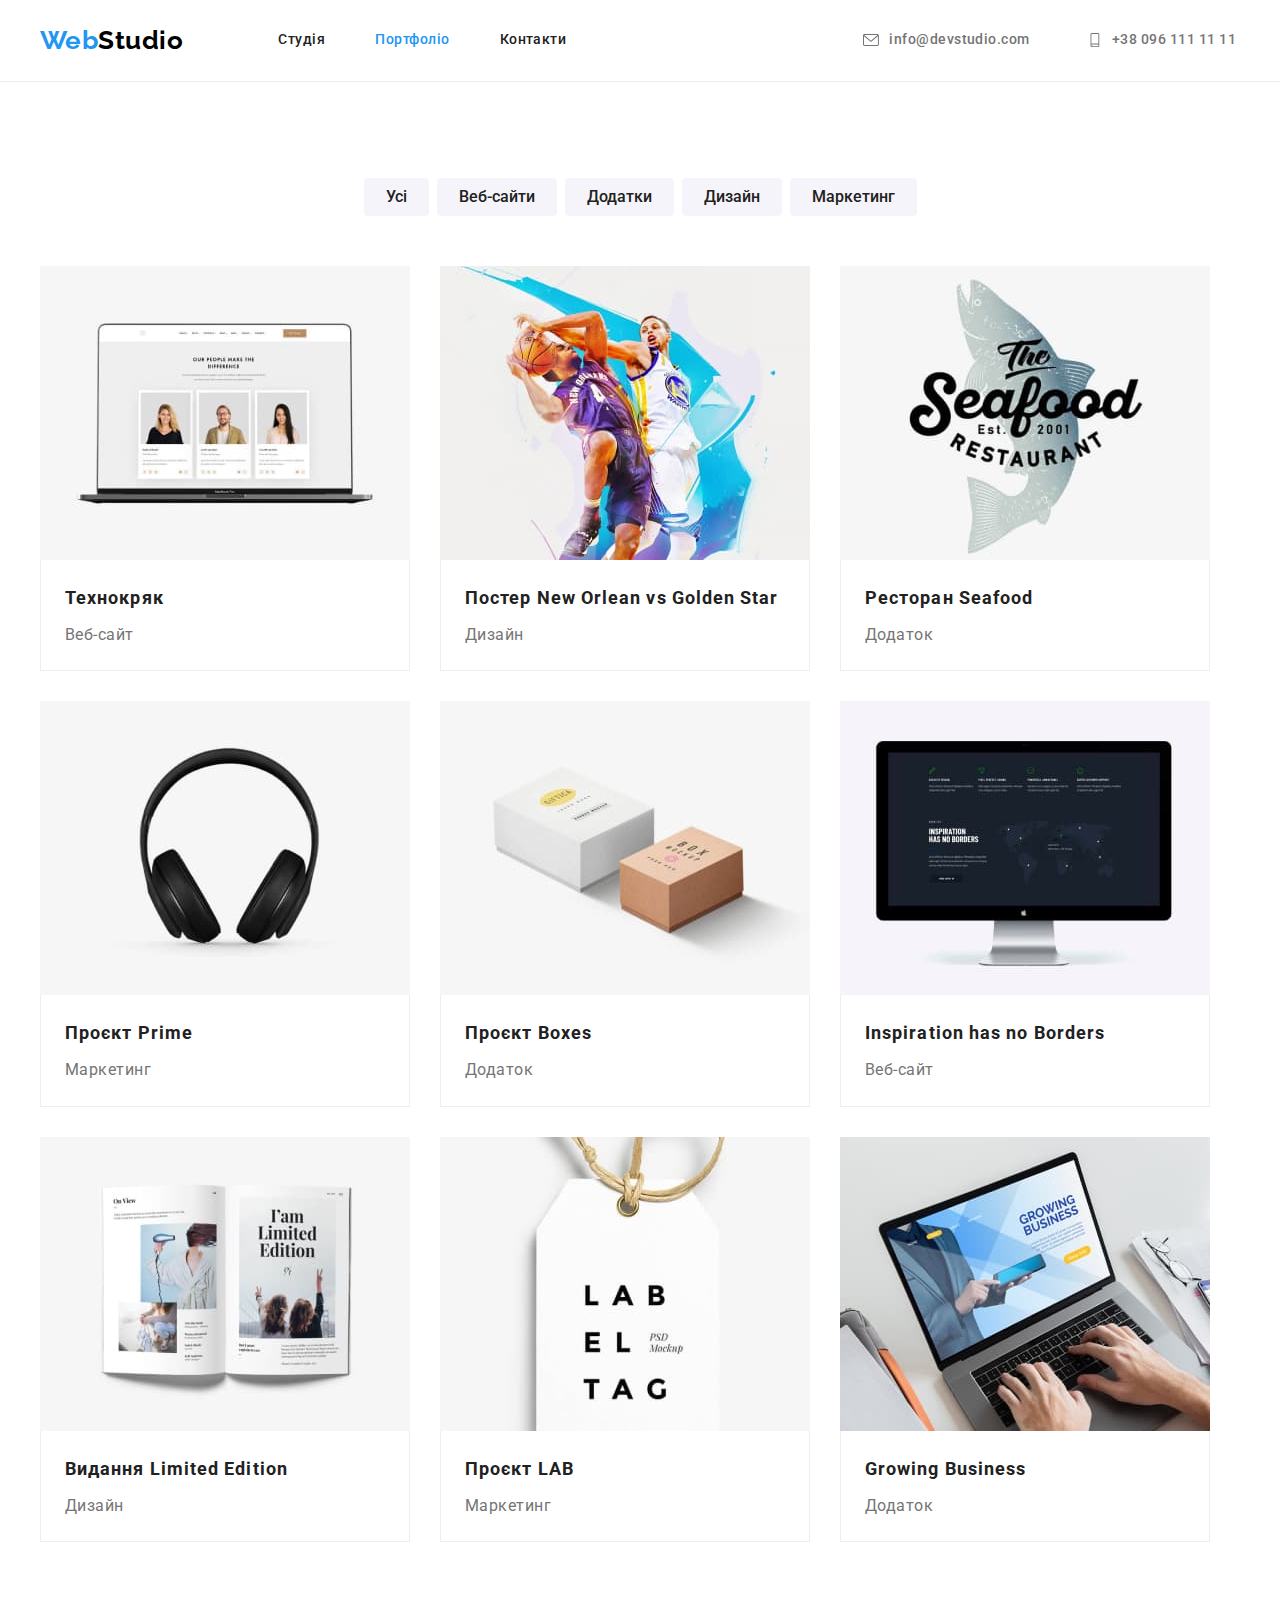
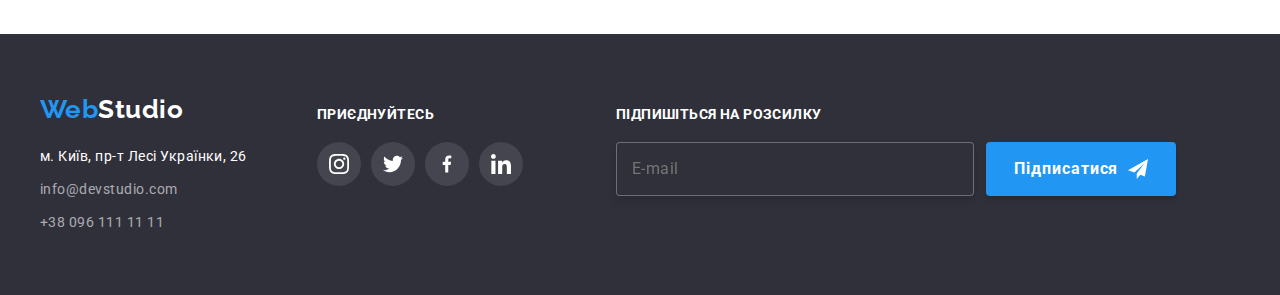
==== commit be6d37d5: "add galeria" ====
--- a/portfolio.html
+++ b/portfolio.html
@@ -23,9 +23,8 @@
       <nav>
         <ul class="navigation list">
           <li class="navigation__link navigation__element"><a href="index.html"
-              class="navigation__btn navigation__btn-activ navigation__btncorrent">Студія</a></li>
-          <li class="navigation__link navigation__element"><a href="portfolio.html" class="navigation__btn">Портфоліо</a>
-          </li>
+              class="navigation__btn ">Студія</a></li>
+          <li class="navigation__link navigation__element"><a href="portfolio.html" class="navigation__btn navigation__btn-activ navigation__btncorrent">Портфоліо</a></li>
           <li class="navigation__link navigation__element"><a href="#" class="navigation__btn">Контакти</a></li>
         </ul>
       </nav>
@@ -43,119 +42,130 @@
         </li>
       </ul>
     </div>
-  </header>
+  </header> 
 
     <main>
-        <h1 class="title-galety list">Gallery</h1>
+        <h1 class="galeria__title">Gallery</h1>
         <section class="galeria" >
             <div class="conteiner">
                 
-                    <ul class="list btn-list">
-                        <li class="bnt-link">
-                            <button type="button" class="bnt-portfolio">Усі</button>
-                        </li>
-                        <li class="bnt-link">
-                            <button type="button" class="bnt-portfolio">Веб-сайти</button>
-                        </li>
-                        <li class="bnt-link">
-                            <button type="button" class="bnt-portfolio">Додатки</button>
-                        </li>
-                        <li class="bnt-link">
-                            <button type="button" class="bnt-portfolio">Дизайн</button>
-                        </li>
-                        <li class="bnt-link">
-                            <button type="button" class="bnt-portfolio">Маркетинг</button>
+                    <ul class="galeria__btn-list">
+                        <li class="galeria__btn-link">
+                            <button type="button" class="galeria__btn">Усі</button>
+                        </li>
+                        <li class="galeria__btn-link">
+                            <button type="button" class="galeria__btn">Веб-сайти</button>
+                        </li>
+                        <li class="galeria__btn-link">
+                            <button type="button" class="galeria__btn">Додатки</button>
+                        </li>
+                        <li class="galeria__btn-link">
+                            <button type="button" class="galeria__btn">Дизайн</button>
+                        </li>
+                        <li class="galeria__btn-link">
+                            <button type="button" class="galeria__btn">Маркетинг</button>
                         </li>
                     </ul>
                 
                 
-                    <ul class="list list-portfolio">
-                        <li class="list-portfolio-icon">
-                          <a href="" class="link-portfolio"> 
-                            <div class="foto-opaciti">
-                              <img class="foto"  src="./images/macbok1.jpg" alt="Ноутбук" width="" />
-                              <p class="text-opaciti">Ресурс пропонує комплексні пропозиції з різним рівнем функціоналу та сервісів. Все це дозволить відвідувачу отримати вичерпні відомості про компанію чи приватну особу.</p>
+                    <ul class="galeria__list">
+                        <li class="galeria__icon">
+                          <a href="" class="galeria__card"> 
+                            <div class="galeria__text-card">
+                              <img class="galeria__foto"  src="./images/macbok1.jpg" alt="Ноутбук" width="" />
+                              <p class="galeria__text-opaciti">Ресурс пропонує комплексні пропозиції з різним рівнем функціоналу та сервісів. Все це дозволить відвідувачу отримати вичерпні відомості про компанію чи приватну особу.</p>
                            </div>
-                            <div class="portfolio-icon-text">
-                                <h2 class="title-portfolio">Технокряк</h2>
-                                <p class="text-portfolio">Веб-сайт</p>
-                                
+                            <div class="galeria__card-text">
+                                <h2 class="galeria__card-title">Технокряк</h2>
+                                <p class="galeria__text">Веб-сайт</p>
                             </div>
                           </a> 
                         </li>
-                        <li class="list-portfolio-icon">
-                           <a href="" class="link-portfolio">
-                            <div class="foto-opaciti">
-                              <img class="foto" src="./images/basketbol2.jpg" alt="Баскетболісти" width="" />
-                              <p class="text-opaciti">Ресурс пропонує комплексні пропозиції з різним рівнем функціоналу та сервісів. Все це дозволить відвідувачу отримати вичерпні відомості про компанію чи приватну особу.</p>
+                        <li class="galeria__icon">
+                           <a href="" class="galeria__card">
+                            <div class="galeria__text-card">
+                              <img class="galeria__foto" src="./images/basketbol2.jpg" alt="Баскетболісти" width="" />
+                              <p class="galeria__text-opaciti">Ресурс пропонує комплексні пропозиції з різним рівнем функціоналу та сервісів. Все це дозволить відвідувачу отримати вичерпні відомості про компанію чи приватну особу.</p>
                             </div> 
-                            <div class="portfolio-icon-text">
-                                <h2 class="title-portfolio">
+                            <div class="galeria__card-text">
+                                <h2 class="galeria__card-title">
                                     Постер New Orlean vs Golden Star
                                 </h2>
-                                <p class="text-portfolio">Дизайн</p>
-                                
-                            </div></a>
-                        </li>
-                        <li class="list-portfolio-icon">
-                           <a href=""class="link-portfolio">
-                            <div class="foto-opaciti"><img class="foto" src="./images/imege3.jpg" alt="Малюнок з надписом" width="" /><p class="text-opaciti">Ресурс пропонує комплексні пропозиції з різним рівнем функціоналу та сервісів. Все це дозволить відвідувачу отримати вичерпні відомості про компанію чи приватну особу.</p></div> 
-                            <div class="portfolio-icon-text">
-                                <h2 class="title-portfolio">Ресторан Seafood</h2>
-                                <p class="text-portfolio">Додаток</p>
-                                
-                            </div></a>
-                        </li>
-                        <li class="list-portfolio-icon">
-                           <a href=""class="link-portfolio"><div class="foto-opaciti"> <img class="foto" src="./images/naushnik4.jpg" alt="Навушники" width="" /> <p class="text-opaciti">Ресурс пропонує комплексні пропозиції з різним рівнем функціоналу та сервісів. Все це дозволить відвідувачу отримати вичерпні відомості про компанію чи приватну особу.</p></div>
-                            <div class="portfolio-icon-text">
-                                <h2 class="title-portfolio">Проєкт Prime</h2>
-                                <p class="text-portfolio">Маркетинг</p>
+                                <p class="galeria__text">Дизайн</p>
+                                
+                            </div></a>
+                        </li>
+                        <li class="galeria__icon">
+                           <a href=""class="galeria__card">
+                            <div class="galeria__text-card"><img class="galeria__foto" src="./images/imege3.jpg" alt="Малюнок з надписом" width="" />
+                              <p class="galeria__text-opaciti">Ресурс пропонує комплексні пропозиції з різним рівнем функціоналу та сервісів. Все це дозволить відвідувачу отримати вичерпні відомості про компанію чи приватну особу.</p>
+                            </div> 
+                            <div class="galeria__card-text">
+                                <h2 class="galeria__card-title">Ресторан Seafood</h2>
+                                <p class="galeria__text">Додаток</p>
+                                
+                            </div></a>
+                        </li>
+                        <li class="galeria__icon">
+                           <a href=""class="galeria__card">
+                            <div class="galeria__text-card"> <img class="galeria__foto" src="./images/naushnik4.jpg" alt="Навушники" width="" /> 
+                            <p class="galeria__text-opaciti">Ресурс пропонує комплексні пропозиції з різним рівнем функціоналу та сервісів. Все це дозволить відвідувачу отримати вичерпні відомості про компанію чи приватну особу.</p></div>
+                            <div class="galeria__card-text">
+                                <h2 class="galeria__card-title">Проєкт Prime</h2>
+                                <p class="galeria__text">Маркетинг</p>
                                
                             </div></a>
                         </li>
-                        <li class="list-portfolio-icon">
-                            <a href=""class="link-portfolio"><div class="foto-opaciti"><img class="foto" src="./images/box5.jpg" alt="Дві коробки" width="370" /><p class="text-opaciti">Ресурс пропонує комплексні пропозиції з різним рівнем функціоналу та сервісів. Все це дозволить відвідувачу отримати вичерпні відомості про компанію чи приватну особу.</p></div>
-                            <div class="portfolio-icon-text">
-                                <h2 class="title-portfolio">Проєкт Boxes</h2>
-                                <p class="text-portfolio">Додаток</p>
-                                
-                            </div></a>
-                        </li>
-                        <li class="list-portfolio-icon">
-                            <a href=""class="link-portfolio"><div class="foto-opaciti"><img class="foto" src="./images/monitor6.jpg" alt="Монітор apple" width="370" /> <p class="text-opaciti">Ресурс пропонує комплексні пропозиції з різним рівнем функціоналу та сервісів. Все це дозволить відвідувачу отримати вичерпні відомості про компанію чи приватну особу.</p></div>
-                            <div class="portfolio-icon-text">
-                                <h2 class="title-portfolio">Inspiration has no Borders</h2>
-                                <p class="text-portfolio">Веб-сайт</p>
+                        <li class="galeria__icon">
+                            <a href=""class="galeria__card">
+                              <div class="galeria__text-card"><img class="galeria__foto" src="./images/box5.jpg" alt="Дві коробки" width="370" />
+                              <p class="galeria__text-opaciti">Ресурс пропонує комплексні пропозиції з різним рівнем функціоналу та сервісів. Все це дозволить відвідувачу отримати вичерпні відомості про компанію чи приватну особу.</p></div>
+                            <div class="galeria__card-text">
+                                <h2 class="galeria__card-title">Проєкт Boxes</h2>
+                                <p class="galeria__text">Додаток</p>
+                                
+                            </div></a>
+                        </li>
+                        <li class="galeria__icon">
+                            <a href=""class="galeria__card">
+                              <div class="galeria__text-card"><img class="galeria__foto" src="./images/monitor6.jpg" alt="Монітор apple" width="370" />
+                               <p class="galeria__text-opaciti">Ресурс пропонує комплексні пропозиції з різним рівнем функціоналу та сервісів. Все це дозволить відвідувачу отримати вичерпні відомості про компанію чи приватну особу.</p></div>
+                            <div class="galeria__card-text">
+                                <h2 class="galeria__card-title">Inspiration has no Borders</h2>
+                                <p class="galeria__text">Веб-сайт</p>
                                
                             </div> </a>
                         </li>
-                        <li class="list-portfolio-icon">
-                           <a href=""class="link-portfolio"><div class="foto-opaciti"> <img class="foto" src="./images/book7.jpg" alt="Книжка" width="" /><p class="text-opaciti">Ресурс пропонує комплексні пропозиції з різним рівнем функціоналу та сервісів. Все це дозволить відвідувачу отримати вичерпні відомості про компанію чи приватну особу.</p></div>
-                            <div class="portfolio-icon-text">
-                                <h2 class="title-portfolio">Видання Limited Edition</h2>
-                                <p class="text-portfolio">Дизайн</p>
+                        <li class="galeria__icon">
+                           <a href=""class="galeria__card">
+                            <div class="galeria__text-card"> <img class="galeria__foto" src="./images/book7.jpg" alt="Книжка" width="" />
+                            <p class="galeria__text-opaciti">Ресурс пропонує комплексні пропозиції з різним рівнем функціоналу та сервісів. Все це дозволить відвідувачу отримати вичерпні відомості про компанію чи приватну особу.</p></div>
+                            <div class="galeria__card-text">
+                                <h2 class="galeria__card-title">Видання Limited Edition</h2>
+                                <p class="galeria__text">Дизайн</p>
                                 
                             </div> </a>
                         </li>
-                        <li class="list-portfolio-icon">
-                            <a href=""class="link-portfolio"><div class="foto-opaciti"><img class="foto" src="./images/amulet8.jpg" alt="Амулет з надписом" width="" /><p class="text-opaciti">Ресурс пропонує комплексні пропозиції з різним рівнем функціоналу та сервісів. Все це дозволить відвідувачу отримати вичерпні відомості про компанію чи приватну особу.</p></div>
-                            <div class="portfolio-icon-text">
-                                <h2 class="title-portfolio">Проєкт LAB</h2>
-                                <p class="text-portfolio">Маркетинг</p>
-                                
-                            </div></a>
-                        </li>
-                        <li class="list-portfolio-icon">
-                           <a href=""class="link-portfolio"><div class="foto-opaciti"> <img class="foto" src="./images/jobbuk9.jpg" alt="Робота на ноутбукі" width="" /> <p class="text-opaciti">Ресурс пропонує комплексні пропозиції з різним рівнем функціоналу та сервісів. Все це дозволить відвідувачу отримати вичерпні відомості про компанію чи приватну особу.</p></div>
-                            <div class="portfolio-icon-text">
-                                <h2 class="title-portfolio">Growing Business</h2>
-                                <p class="text-portfolio">Додаток</p>
-                               
+                        <li class="galeria__icon">
+                            <a href=""class="galeria__card">
+                              <div class="galeria__text-card"><img class="galeria__foto" src="./images/amulet8.jpg" alt="Амулет з надписом" width="" />
+                              <p class="galeria__text-opaciti">Ресурс пропонує комплексні пропозиції з різним рівнем функціоналу та сервісів. Все це дозволить відвідувачу отримати вичерпні відомості про компанію чи приватну особу.</p></div>
+                            <div class="galeria__card-text">
+                                <h2 class="galeria__card-title">Проєкт LAB</h2>
+                                <p class="galeria__text">Маркетинг</p>
+           
+                            </div></a>
+                        </li>
+                        <li class="galeria__icon">
+                           <a href=""class="galeria__card">
+                            <div class="galeria__text-card"> <img class="galeria__foto" src="./images/jobbuk9.jpg" alt="Робота на ноутбукі" width="" /> 
+                            <p class="galeria__text-opaciti">Ресурс пропонує комплексні пропозиції з різним рівнем функціоналу та сервісів. Все це дозволить відвідувачу отримати вичерпні відомості про компанію чи приватну особу.</p></div>
+                            <div class="galeria__card-text">
+                                <h2 class="galeria__card-title">Growing Business</h2>
+                                <p class="galeria__text">Додаток</p>         
                             </div></a>
                         </li>
                     </ul>
-                
             </div>
         </section>
     </main>
--- a/css/main.min.css
+++ b/css/main.min.css
@@ -1 +1 @@
-/*! normalize.css v8.0.1 | MIT License | github.com/necolas/normalize.css */html{line-height:1.15;-webkit-text-size-adjust:100%}body{margin:0}main{display:block}h1{font-size:2em;margin:.67em 0}hr{-webkit-box-sizing:content-box;box-sizing:content-box;height:0;overflow:visible}pre{font-family:monospace,monospace;font-size:1em}a{background-color:rgba(0,0,0,0)}abbr[title]{border-bottom:none;text-decoration:underline;-webkit-text-decoration:underline dotted;text-decoration:underline dotted}b,strong{font-weight:bolder}code,kbd,samp{font-family:monospace,monospace;font-size:1em}small{font-size:80%}sub,sup{font-size:75%;line-height:0;position:relative;vertical-align:baseline}sub{bottom:-0.25em}sup{top:-0.5em}img{border-style:none}button,input,optgroup,select,textarea{font-family:inherit;font-size:100%;line-height:1.15;margin:0}button,input{overflow:visible}button,select{text-transform:none}button,[type=button],[type=reset],[type=submit]{-webkit-appearance:button}button::-moz-focus-inner,[type=button]::-moz-focus-inner,[type=reset]::-moz-focus-inner,[type=submit]::-moz-focus-inner{border-style:none;padding:0}button:-moz-focusring,[type=button]:-moz-focusring,[type=reset]:-moz-focusring,[type=submit]:-moz-focusring{outline:1px dotted ButtonText}fieldset{padding:.35em .75em .625em}legend{-webkit-box-sizing:border-box;box-sizing:border-box;color:inherit;display:table;max-width:100%;padding:0;white-space:normal}progress{vertical-align:baseline}textarea{overflow:auto}[type=checkbox],[type=radio]{-webkit-box-sizing:border-box;box-sizing:border-box;padding:0}[type=number]::-webkit-inner-spin-button,[type=number]::-webkit-outer-spin-button{height:auto}[type=search]{-webkit-appearance:textfield;outline-offset:-2px}[type=search]::-webkit-search-decoration{-webkit-appearance:none}::-webkit-file-upload-button{-webkit-appearance:button;font:inherit}details{display:block}summary{display:list-item}template{display:none}[hidden]{display:none}:root{--primary-text-color: #212121;--focus-text-color: #2196F3;--other-text-color: #FFFFFF;--logo-text-color: #000000;--advantage-text-color: #757575}body{font-family:"Roboto",sans-serif;font-style:normal;letter-spacing:.03em;color:var(--primary-text-color);background-color:#fff}a,p,ul,li,h1,h2,h3,button,address{padding:0;margin:0;list-style-type:none;text-decoration:none}img{display:block;max-width:100%;height:auto}.conteiner{margin:0 auto;width:1230px;padding-left:15px;padding-right:15px}.header{border-bottom:1px solid #ececec;max-width:1600px;margin-left:auto;margin-right:auto}.header .conteiner{display:-webkit-box;display:-ms-flexbox;display:flex}.logo{font-family:"Raleway",sans-serif;font-weight:700;font-size:26px;line-height:1.2;color:var(--logo-text-color);padding-top:25px;padding-bottom:25px;margin-right:95px}.logo .text{color:var(--focus-text-color)}.navigation{display:-webkit-box;display:-ms-flexbox;display:flex}.navigation>.navigation__link:not(:last-child){margin-right:50px}.navigation__element{position:relative}.navigation .navigation__btn{display:inline-block;padding-top:32px;padding-bottom:32px;color:var(---primary-text-color);font-weight:500;font-size:14px;line-height:1.14;-webkit-transition:color 250ms cubic-bezier(0.4, 0, 0.2, 1);transition:color 250ms cubic-bezier(0.4, 0, 0.2, 1)}.navigation .navigation__btn.navigation__btn-activ.navigation__btncorrent{color:var(--focus-text-color)}.navigation__btn:hover,.navigation__btn:focus{color:var(--focus-text-color)}.navigation__btn::after{position:absolute;bottom:-1px;left:0;content:"";display:block;opacity:0;width:100%;height:4px;border:1px solid var(--focus-text-color);border-radius:4px;background-color:var(--focus-text-color);-webkit-transition:opacity 250ms cubic-bezier(0.4, 0, 0.2, 1);transition:opacity 250ms cubic-bezier(0.4, 0, 0.2, 1)}.navigation__btn:hover::after,.navigation__btn:focus::after{color:var(--focus-text-color);opacity:1}.communication{display:-webkit-box;display:-ms-flexbox;display:flex;color:var(--primary-text-color);font-weight:500;font-size:14px;line-height:1.14;margin-left:auto}.communication__mail,.communication__tel{display:-webkit-box;display:-ms-flexbox;display:flex;-webkit-box-align:center;-ms-flex-align:center;align-items:center;padding:4px 4px;color:var(--advantage-text-color);padding-top:32px;padding-bottom:32px;-webkit-transition:color 250ms cubic-bezier(0.4, 0, 0.2, 1);transition:color 250ms cubic-bezier(0.4, 0, 0.2, 1)}.communication__tel{margin-left:50px}.communication__icon-mail,.communication__icon-tel{margin-right:10px;fill:currentColor}.communication__mail:hover,.communication__mail:focus,.communication__tel:hover,.communication__tel:focus{color:var(--focus-text-color)}.hero{background-image:-webkit-gradient(linear, left top, right top, from(rgba(47, 48, 58, 0.4)), to(rgba(47, 48, 58, 0.4))),url(../images/hero-fon2.jpg);background-image:linear-gradient(to right, rgba(47, 48, 58, 0.4), rgba(47, 48, 58, 0.4)),url(../images/hero-fon2.jpg);background-color:rgba(47,48,58,.4);background-repeat:no-repeat;background-position:50% 50%;height:600px;display:-webkit-box;display:-ms-flexbox;display:flex;-webkit-box-pack:center;-ms-flex-pack:center;justify-content:center;-webkit-box-align:center;-ms-flex-align:center;align-items:center;margin-left:auto;margin-right:auto}.hero__wraper{display:-webkit-box;display:-ms-flexbox;display:flex;-webkit-box-orient:vertical;-webkit-box-direction:normal;-ms-flex-direction:column;flex-direction:column;-webkit-box-pack:center;-ms-flex-pack:center;justify-content:center;-webkit-box-align:center;-ms-flex-align:center;align-items:center;padding-top:200px;padding-bottom:200px}.hero__title{width:700px;margin:0;font-weight:900;font-size:44px;line-height:1.4;text-align:center;letter-spacing:.06em;text-transform:uppercase;color:var(--other-text-color)}.hero__button{margin-top:30px;-webkit-box-shadow:0px 4px 4px rgba(0,0,0,.15);box-shadow:0px 4px 4px rgba(0,0,0,.15);font-family:"Roboto",sans-serif;background-color:var(--focus-text-color);font-weight:700;font-size:16px;line-height:1.9;letter-spacing:.06em;color:var(--other-text-color);padding:10px 32px 10px 32px;border-width:0px;box-shadow:0px 4px 4px rgba(0,0,0,.15);border-radius:4px;cursor:pointer}.modal{position:fixed;top:0;right:0;width:100%;height:100%;background-color:rgba(0,0,0,.2);-webkit-transition:opacity 450ms cubic-bezier(0.4, 0, 0.2, 1);transition:opacity 450ms cubic-bezier(0.4, 0, 0.2, 1);z-index:1}.modal.is-hidden{opacity:0;pointer-events:none;visibility:hidden}.modal__content{opacity:1;position:relative;top:50%;left:50%;-webkit-transform:translate(-50%, -50%);transform:translate(-50%, -50%);width:528px;height:581px;border-radius:4px;background-color:var(--other-text-color);z-index:5;padding:40px 39px 40px 41px}.modal__button{position:absolute;top:5px;right:5px;background-color:var(--other-text-color);border-radius:50%;border:2px solid rgba(0,0,0,.1);width:30px;height:30px;display:-webkit-box;display:-ms-flexbox;display:flex;-webkit-box-align:center;-ms-flex-align:center;align-items:center;-webkit-box-pack:center;-ms-flex-pack:center;justify-content:center;cursor:pointer}.modal__icon-close{fill:currentColor;-webkit-transition:color 250ms cubic-bezier(0.4, 0, 0.2, 1);transition:color 250ms cubic-bezier(0.4, 0, 0.2, 1)}.modal__button:hover{color:var(--focus-text-color)}.modal__title{font-family:"Roboto";font-style:normal;font-weight:700;font-size:20px;line-height:23px;text-align:center;letter-spacing:.03em;margin-bottom:12px}.form{display:-webkit-box;display:-ms-flexbox;display:flex;-webkit-box-orient:vertical;-webkit-box-direction:normal;-ms-flex-direction:column;flex-direction:column}.form__text{color:var(--advantage-text-color);font-family:"Roboto";font-style:normal;font-weight:400;font-size:12px;line-height:14px;letter-spacing:.01em;margin-bottom:4px}.form__imput{position:relative;margin-bottom:10px;padding-top:10px;padding-bottom:10px;padding-left:40px;border:1px solid rgba(33,33,33,.2);border-radius:4px;cursor:pointer;-webkit-appearance:none;-moz-appearance:none;appearance:none;-webkit-transition:fill 250ms cubic-bezier(0.4, 0, 0.2, 1),border 250ms cubic-bezier(0.4, 0, 0.2, 1);transition:fill 250ms cubic-bezier(0.4, 0, 0.2, 1),border 250ms cubic-bezier(0.4, 0, 0.2, 1)}.form .form__imput.form__imput-feedback{resize:none;padding:10px 10px 10px 20px;height:124px;border:1px solid rgba(33,33,33,.2);border-radius:4px;cursor:pointer;-webkit-transition:border 250ms cubic-bezier(0.4, 0, 0.2, 1);transition:border 250ms cubic-bezier(0.4, 0, 0.2, 1);margin-bottom:-10px}.form__imput:focus{outline:0;outline-offset:0;border:1px solid var(--focus-text-color)}.form .form__imput-feedback:focus{outline:0;outline-offset:0;border:1px solid var(--focus-text-color)}.form__imput:focus+.form__icon{fill:var(--focus-text-color)}.form__icon{position:absolute;margin-left:12px;-webkit-transform:translateY(29px);transform:translateY(29px)}.form-margin{margin-top:20px}.form__chek{display:inline-block;margin-top:10px;padding-left:40px;font-family:"Roboto";font-style:normal;font-weight:400;font-size:14px;line-height:24px;letter-spacing:.03em;cursor:pointer}.form__checkbox{position:absolute;white-space:nowrap;width:1px;height:1px;overflow:hidden;border:0;padding:0;clip:rect(0 0 0 0);-webkit-clip-path:inset(50%);clip-path:inset(50%);margin:-1px}.form__text-span{color:var(--focus-text-color);margin-left:7px;border-bottom:1px solid var(--focus-text-color)}.form__icon-box{position:absolute;-webkit-transform:translateX(-28px);transform:translateX(-28px);margin-top:4px}.form__icon-checkbox{position:absolute;-webkit-transform:translateX(-28px);transform:translateX(-28px);margin-top:4px;opacity:0;z-index:1;-webkit-transition:opacity 250ms cubic-bezier(0.4, 0, 0.2, 1);transition:opacity 250ms cubic-bezier(0.4, 0, 0.2, 1)}.form__checkbox:checked+.form__icon-checkbox{opacity:1}.button{display:-webkit-box;display:-ms-flexbox;display:flex;-webkit-box-pack:center;-ms-flex-pack:center;justify-content:center;margin-top:30px}.button-submit{display:-webkit-box;display:-ms-flexbox;display:flex;-webkit-box-pack:center;-ms-flex-pack:center;justify-content:center;background-color:#2196f3;padding:10px 52px 10px 52px;-webkit-box-shadow:0px 4px 4px rgba(0,0,0,.15);box-shadow:0px 4px 4px rgba(0,0,0,.15);border-radius:4px;border-width:0px;font-family:"Roboto";font-style:normal;font-weight:700;font-size:16px;line-height:30px;display:flex;-webkit-box-align:center;-ms-flex-align:center;align-items:center;text-align:center;letter-spacing:.06em;color:var(--other-text-color);cursor:pointer}.advantage{padding-top:94px}.advantage__list{margin:0;padding:0;display:-webkit-box;display:-ms-flexbox;display:flex}.advantage__list-item:not(:last-child){margin-right:30px}.advantage__title{position:absolute;white-space:nowrap;width:1px;height:1px;overflow:hidden;border:0;padding:0;clip:rect(0 0 0 0);-webkit-clip-path:inset(50%);clip-path:inset(50%);margin:-1px}.advantage__icon{display:-webkit-box;display:-ms-flexbox;display:flex;-webkit-box-align:center;-ms-flex-align:center;align-items:center;-webkit-box-pack:center;-ms-flex-pack:center;justify-content:center;width:270px;height:120px;background:#f5f4fa;border-radius:4px;margin-bottom:30px}.advantage__title-two{margin-bottom:10px;font-family:"Roboto";font-style:normal;font-weight:700;font-size:14px;line-height:1.14;text-transform:uppercase}.advantage__text{font-size:14px;line-height:1.7;color:var(--advantage-text-color)}.working{padding:94px 0px 94px 0px}.working__title{margin:0 0 50px 0;font-weight:700;font-size:36px;line-height:1.16;text-align:center}.working__list{padding:0px;display:-webkit-box;display:-ms-flexbox;display:flex;-webkit-padding-start:0px;padding-inline-start:0px;-webkit-box-pack:center;-ms-flex-pack:center;justify-content:center}.working__list-item:not(:last-child){margin-right:30px}.working__list-item{position:relative;width:370px}.working__tetx{position:absolute;bottom:0;background-color:rgba(47,48,58,.8);width:100%;font-family:"Roboto";font-style:normal;font-weight:700;font-size:14px;line-height:16px;text-align:center;letter-spacing:.03em;text-transform:uppercase;color:var(--other-text-color);padding-top:27px;padding-bottom:27px}.clients{padding-top:94px;padding-bottom:94px}.clients__title{margin:0 0 50px 0;font-weight:700;font-size:36px;line-height:1.16;text-align:center}.clients__list{display:-webkit-box;display:-ms-flexbox;display:flex}.clients__card{width:calc((100% - 150px)/6)}.clients__card:not(:last-child){margin-right:30px}.clients__link{display:-webkit-box;display:-ms-flexbox;display:flex;-webkit-box-pack:center;-ms-flex-pack:center;justify-content:center;-webkit-box-align:center;-ms-flex-align:center;align-items:center;height:92px;border:1px solid #afb1b8;border-radius:4px;color:#afb1b8;-webkit-transition:color 250ms cubic-bezier(0.4, 0, 0.2, 1),border 250ms cubic-bezier(0.4, 0, 0.2, 1);transition:color 250ms cubic-bezier(0.4, 0, 0.2, 1),border 250ms cubic-bezier(0.4, 0, 0.2, 1)}.clients__icon{fill:currentColor}.clients__link:hover,.clients__link:focus{border-color:var(--focus-text-color);color:var(--focus-text-color)}.footer{background-color:#2f303a}.footer_logo{color:var(--other-text-color);margin-right:-95px}.footer__container{display:-webkit-box;display:-ms-flexbox;display:flex;padding-top:60px;padding-bottom:60px}.footer__list{margin-top:20px}.footer__address{margin-top:20px;font-style:normal;font-size:14px;line-height:1.7;color:var(--other-text-color)}.footer__communication{margin-top:9px}.footer__communication-info{font-style:normal;font-size:14px;line-height:1.7;color:rgba(255,255,255,.6)}.footer__link-container{margin-left:70px}.footer__title{margin-top:12px;margin-bottom:20px;color:var(--other-text-color);font-family:"Roboto";font-style:normal;font-weight:700;font-size:14px;line-height:16px;letter-spacing:.03em;text-transform:uppercase}.footer__link{display:-webkit-box;display:-ms-flexbox;display:flex}.footer__list-network:not(:last-child){margin-right:10px}.footer__link-network{display:-webkit-box;display:-ms-flexbox;display:flex;-webkit-box-pack:center;-ms-flex-pack:center;justify-content:center;-webkit-box-align:center;-ms-flex-align:center;align-items:center;width:44px;height:44px;border-radius:50%;background-color:rgba(255,255,255,.1);-webkit-transition:background-color 250ms cubic-bezier(0.4, 0, 0.2, 1);transition:background-color 250ms cubic-bezier(0.4, 0, 0.2, 1)}.footer__icon{fill:var(--other-text-color);width:20px;height:20px}.footer__link-network:hover,.footer__link-network:focus{background-color:var(--focus-text-color)}.footer__mail{margin-left:93px}.footer__text{color:var(--other-text-color);margin-top:12px;margin-bottom:20px;font-family:"Roboto";font-style:normal;font-weight:700;font-size:14px;line-height:16px;letter-spacing:.03em;text-transform:uppercase}.footer__form{display:-webkit-box;display:-ms-flexbox;display:flex}.footer__imput{padding-left:15px;padding-top:16px;padding-bottom:16px;width:358px;color:rgba(255,255,255,.6);background-color:#2f303a;font-weight:400;font-size:16px;line-height:20px;letter-spacing:.03em;border:1px solid rgba(255,255,255,.3);-webkit-filter:drop-shadow(0px 4px 4px rgba(0, 0, 0, 0.15));filter:drop-shadow(0px 4px 4px rgba(0, 0, 0, 0.15));border-radius:4px}.footer__imput:focus{outline:1px solid var(--focus-text-color);outline-offset:0}.footer__btn{display:-webkit-box;display:-ms-flexbox;display:flex;-webkit-box-align:center;-ms-flex-align:center;align-items:center;margin-left:12px;font-family:"Roboto";font-style:normal;font-weight:700;font-size:16px;line-height:30px;letter-spacing:.06em;color:#fff;background-color:var(--focus-text-color);padding:10px 28px 10px 28px;-webkit-box-shadow:0px 4px 4px rgba(0,0,0,.15);box-shadow:0px 4px 4px rgba(0,0,0,.15);border-radius:4px;border:0px;cursor:pointer}.footer__icon-distribution{margin-left:10px;fill:var(--other-text-color);width:20px px;height:20px}/*# sourceMappingURL=main.min.css.map */+/*! normalize.css v8.0.1 | MIT License | github.com/necolas/normalize.css */html{line-height:1.15;-webkit-text-size-adjust:100%}body{margin:0}main{display:block}h1{font-size:2em;margin:.67em 0}hr{-webkit-box-sizing:content-box;box-sizing:content-box;height:0;overflow:visible}pre{font-family:monospace,monospace;font-size:1em}a{background-color:rgba(0,0,0,0)}abbr[title]{border-bottom:none;text-decoration:underline;-webkit-text-decoration:underline dotted;text-decoration:underline dotted}b,strong{font-weight:bolder}code,kbd,samp{font-family:monospace,monospace;font-size:1em}small{font-size:80%}sub,sup{font-size:75%;line-height:0;position:relative;vertical-align:baseline}sub{bottom:-0.25em}sup{top:-0.5em}img{border-style:none}button,input,optgroup,select,textarea{font-family:inherit;font-size:100%;line-height:1.15;margin:0}button,input{overflow:visible}button,select{text-transform:none}button,[type=button],[type=reset],[type=submit]{-webkit-appearance:button}button::-moz-focus-inner,[type=button]::-moz-focus-inner,[type=reset]::-moz-focus-inner,[type=submit]::-moz-focus-inner{border-style:none;padding:0}button:-moz-focusring,[type=button]:-moz-focusring,[type=reset]:-moz-focusring,[type=submit]:-moz-focusring{outline:1px dotted ButtonText}fieldset{padding:.35em .75em .625em}legend{-webkit-box-sizing:border-box;box-sizing:border-box;color:inherit;display:table;max-width:100%;padding:0;white-space:normal}progress{vertical-align:baseline}textarea{overflow:auto}[type=checkbox],[type=radio]{-webkit-box-sizing:border-box;box-sizing:border-box;padding:0}[type=number]::-webkit-inner-spin-button,[type=number]::-webkit-outer-spin-button{height:auto}[type=search]{-webkit-appearance:textfield;outline-offset:-2px}[type=search]::-webkit-search-decoration{-webkit-appearance:none}::-webkit-file-upload-button{-webkit-appearance:button;font:inherit}details{display:block}summary{display:list-item}template{display:none}[hidden]{display:none}:root{--primary-text-color: #212121;--focus-text-color: #2196F3;--other-text-color: #FFFFFF;--logo-text-color: #000000;--advantage-text-color: #757575}body{font-family:"Roboto",sans-serif;font-style:normal;letter-spacing:.03em;color:var(--primary-text-color);background-color:#fff}a,p,ul,li,h1,h2,h3,button,address{padding:0;margin:0;list-style-type:none;text-decoration:none}img{display:block;max-width:100%;height:auto}.conteiner{margin:0 auto;width:1230px;padding-left:15px;padding-right:15px}.header{border-bottom:1px solid #ececec;max-width:1600px;margin-left:auto;margin-right:auto}.header .conteiner{display:-webkit-box;display:-ms-flexbox;display:flex}.logo{font-family:"Raleway",sans-serif;font-weight:700;font-size:26px;line-height:1.2;color:var(--logo-text-color);padding-top:25px;padding-bottom:25px;margin-right:95px}.logo .text{color:var(--focus-text-color)}.navigation{display:-webkit-box;display:-ms-flexbox;display:flex}.navigation>.navigation__link:not(:last-child){margin-right:50px}.navigation__element{position:relative}.navigation .navigation__btn{display:inline-block;padding-top:32px;padding-bottom:32px;color:var(---primary-text-color);font-weight:500;font-size:14px;line-height:1.14;-webkit-transition:color 250ms cubic-bezier(0.4, 0, 0.2, 1);transition:color 250ms cubic-bezier(0.4, 0, 0.2, 1)}.navigation .navigation__btn.navigation__btn-activ.navigation__btncorrent{color:var(--focus-text-color)}.navigation__btn:hover,.navigation__btn:focus{color:var(--focus-text-color)}.navigation__btn::after{position:absolute;bottom:-1px;left:0;content:"";display:block;opacity:0;width:100%;height:4px;border:1px solid var(--focus-text-color);border-radius:4px;background-color:var(--focus-text-color);-webkit-transition:opacity 250ms cubic-bezier(0.4, 0, 0.2, 1);transition:opacity 250ms cubic-bezier(0.4, 0, 0.2, 1)}.navigation__btn:hover::after,.navigation__btn:focus::after{color:var(--focus-text-color);opacity:1}.communication{display:-webkit-box;display:-ms-flexbox;display:flex;color:var(--primary-text-color);font-weight:500;font-size:14px;line-height:1.14;margin-left:auto}.communication__mail,.communication__tel{display:-webkit-box;display:-ms-flexbox;display:flex;-webkit-box-align:center;-ms-flex-align:center;align-items:center;padding:4px 4px;color:var(--advantage-text-color);padding-top:32px;padding-bottom:32px;-webkit-transition:color 250ms cubic-bezier(0.4, 0, 0.2, 1);transition:color 250ms cubic-bezier(0.4, 0, 0.2, 1)}.communication__tel{margin-left:50px}.communication__icon-mail,.communication__icon-tel{margin-right:10px;fill:currentColor}.communication__mail:hover,.communication__mail:focus,.communication__tel:hover,.communication__tel:focus{color:var(--focus-text-color)}.hero{background-image:-webkit-gradient(linear, left top, right top, from(rgba(47, 48, 58, 0.4)), to(rgba(47, 48, 58, 0.4))),url(../images/hero-fon2.jpg);background-image:linear-gradient(to right, rgba(47, 48, 58, 0.4), rgba(47, 48, 58, 0.4)),url(../images/hero-fon2.jpg);background-color:rgba(47,48,58,.4);background-repeat:no-repeat;background-position:50% 50%;height:600px;display:-webkit-box;display:-ms-flexbox;display:flex;-webkit-box-pack:center;-ms-flex-pack:center;justify-content:center;-webkit-box-align:center;-ms-flex-align:center;align-items:center;margin-left:auto;margin-right:auto}.hero__wraper{display:-webkit-box;display:-ms-flexbox;display:flex;-webkit-box-orient:vertical;-webkit-box-direction:normal;-ms-flex-direction:column;flex-direction:column;-webkit-box-pack:center;-ms-flex-pack:center;justify-content:center;-webkit-box-align:center;-ms-flex-align:center;align-items:center;padding-top:200px;padding-bottom:200px}.hero__title{width:700px;margin:0;font-weight:900;font-size:44px;line-height:1.4;text-align:center;letter-spacing:.06em;text-transform:uppercase;color:var(--other-text-color)}.hero__button{margin-top:30px;-webkit-box-shadow:0px 4px 4px rgba(0,0,0,.15);box-shadow:0px 4px 4px rgba(0,0,0,.15);font-family:"Roboto",sans-serif;background-color:var(--focus-text-color);font-weight:700;font-size:16px;line-height:1.9;letter-spacing:.06em;color:var(--other-text-color);padding:10px 32px 10px 32px;border-width:0px;box-shadow:0px 4px 4px rgba(0,0,0,.15);border-radius:4px;cursor:pointer}.modal{position:fixed;top:0;right:0;width:100%;height:100%;background-color:rgba(0,0,0,.2);-webkit-transition:opacity 450ms cubic-bezier(0.4, 0, 0.2, 1);transition:opacity 450ms cubic-bezier(0.4, 0, 0.2, 1);z-index:1}.modal.is-hidden{opacity:0;pointer-events:none;visibility:hidden}.modal__content{opacity:1;position:relative;top:50%;left:50%;-webkit-transform:translate(-50%, -50%);transform:translate(-50%, -50%);width:528px;height:581px;border-radius:4px;background-color:var(--other-text-color);z-index:5;padding:40px 39px 40px 41px}.modal__button{position:absolute;top:5px;right:5px;background-color:var(--other-text-color);border-radius:50%;border:2px solid rgba(0,0,0,.1);width:30px;height:30px;display:-webkit-box;display:-ms-flexbox;display:flex;-webkit-box-align:center;-ms-flex-align:center;align-items:center;-webkit-box-pack:center;-ms-flex-pack:center;justify-content:center;cursor:pointer}.modal__icon-close{fill:currentColor;-webkit-transition:color 250ms cubic-bezier(0.4, 0, 0.2, 1);transition:color 250ms cubic-bezier(0.4, 0, 0.2, 1)}.modal__button:hover{color:var(--focus-text-color)}.modal__title{font-family:"Roboto";font-style:normal;font-weight:700;font-size:20px;line-height:23px;text-align:center;letter-spacing:.03em;margin-bottom:12px}.form{display:-webkit-box;display:-ms-flexbox;display:flex;-webkit-box-orient:vertical;-webkit-box-direction:normal;-ms-flex-direction:column;flex-direction:column}.form__text{color:var(--advantage-text-color);font-family:"Roboto";font-style:normal;font-weight:400;font-size:12px;line-height:14px;letter-spacing:.01em;margin-bottom:4px}.form__imput{position:relative;margin-bottom:10px;padding-top:10px;padding-bottom:10px;padding-left:40px;border:1px solid rgba(33,33,33,.2);border-radius:4px;cursor:pointer;-webkit-appearance:none;-moz-appearance:none;appearance:none;-webkit-transition:fill 250ms cubic-bezier(0.4, 0, 0.2, 1),border 250ms cubic-bezier(0.4, 0, 0.2, 1);transition:fill 250ms cubic-bezier(0.4, 0, 0.2, 1),border 250ms cubic-bezier(0.4, 0, 0.2, 1)}.form .form__imput.form__imput-feedback{resize:none;padding:10px 10px 10px 20px;height:124px;border:1px solid rgba(33,33,33,.2);border-radius:4px;cursor:pointer;-webkit-transition:border 250ms cubic-bezier(0.4, 0, 0.2, 1);transition:border 250ms cubic-bezier(0.4, 0, 0.2, 1);margin-bottom:-10px}.form__imput:focus{outline:0;outline-offset:0;border:1px solid var(--focus-text-color)}.form .form__imput-feedback:focus{outline:0;outline-offset:0;border:1px solid var(--focus-text-color)}.form__imput:focus+.form__icon{fill:var(--focus-text-color)}.form__icon{position:absolute;margin-left:12px;-webkit-transform:translateY(29px);transform:translateY(29px)}.form-margin{margin-top:20px}.form__chek{display:inline-block;margin-top:10px;padding-left:40px;font-family:"Roboto";font-style:normal;font-weight:400;font-size:14px;line-height:24px;letter-spacing:.03em;cursor:pointer}.form__checkbox{position:absolute;white-space:nowrap;width:1px;height:1px;overflow:hidden;border:0;padding:0;clip:rect(0 0 0 0);-webkit-clip-path:inset(50%);clip-path:inset(50%);margin:-1px}.form__text-span{color:var(--focus-text-color);margin-left:7px;border-bottom:1px solid var(--focus-text-color)}.form__icon-box{position:absolute;-webkit-transform:translateX(-28px);transform:translateX(-28px);margin-top:4px}.form__icon-checkbox{position:absolute;-webkit-transform:translateX(-28px);transform:translateX(-28px);margin-top:4px;opacity:0;z-index:1;-webkit-transition:opacity 250ms cubic-bezier(0.4, 0, 0.2, 1);transition:opacity 250ms cubic-bezier(0.4, 0, 0.2, 1)}.form__checkbox:checked+.form__icon-checkbox{opacity:1}.button{display:-webkit-box;display:-ms-flexbox;display:flex;-webkit-box-pack:center;-ms-flex-pack:center;justify-content:center;margin-top:30px}.button-submit{display:-webkit-box;display:-ms-flexbox;display:flex;-webkit-box-pack:center;-ms-flex-pack:center;justify-content:center;background-color:#2196f3;padding:10px 52px 10px 52px;-webkit-box-shadow:0px 4px 4px rgba(0,0,0,.15);box-shadow:0px 4px 4px rgba(0,0,0,.15);border-radius:4px;border-width:0px;font-family:"Roboto";font-style:normal;font-weight:700;font-size:16px;line-height:30px;display:flex;-webkit-box-align:center;-ms-flex-align:center;align-items:center;text-align:center;letter-spacing:.06em;color:var(--other-text-color);cursor:pointer}.advantage{padding-top:94px}.advantage__list{margin:0;padding:0;display:-webkit-box;display:-ms-flexbox;display:flex}.advantage__list-item:not(:last-child){margin-right:30px}.advantage__title{position:absolute;white-space:nowrap;width:1px;height:1px;overflow:hidden;border:0;padding:0;clip:rect(0 0 0 0);-webkit-clip-path:inset(50%);clip-path:inset(50%);margin:-1px}.advantage__icon{display:-webkit-box;display:-ms-flexbox;display:flex;-webkit-box-align:center;-ms-flex-align:center;align-items:center;-webkit-box-pack:center;-ms-flex-pack:center;justify-content:center;width:270px;height:120px;background:#f5f4fa;border-radius:4px;margin-bottom:30px}.advantage__title-two{margin-bottom:10px;font-family:"Roboto";font-style:normal;font-weight:700;font-size:14px;line-height:1.14;text-transform:uppercase}.advantage__text{font-size:14px;line-height:1.7;color:var(--advantage-text-color)}.working{padding:94px 0px 94px 0px}.working__title{margin:0 0 50px 0;font-weight:700;font-size:36px;line-height:1.16;text-align:center}.working__list{padding:0px;display:-webkit-box;display:-ms-flexbox;display:flex;-webkit-padding-start:0px;padding-inline-start:0px;-webkit-box-pack:center;-ms-flex-pack:center;justify-content:center}.working__list-item:not(:last-child){margin-right:30px}.working__list-item{position:relative;width:370px}.working__tetx{position:absolute;bottom:0;background-color:rgba(47,48,58,.8);width:100%;font-family:"Roboto";font-style:normal;font-weight:700;font-size:14px;line-height:16px;text-align:center;letter-spacing:.03em;text-transform:uppercase;color:var(--other-text-color);padding-top:27px;padding-bottom:27px}.clients{padding-top:94px;padding-bottom:94px}.clients__title{margin:0 0 50px 0;font-weight:700;font-size:36px;line-height:1.16;text-align:center}.clients__list{display:-webkit-box;display:-ms-flexbox;display:flex}.clients__card{width:calc((100% - 150px)/6)}.clients__card:not(:last-child){margin-right:30px}.clients__link{display:-webkit-box;display:-ms-flexbox;display:flex;-webkit-box-pack:center;-ms-flex-pack:center;justify-content:center;-webkit-box-align:center;-ms-flex-align:center;align-items:center;height:92px;border:1px solid #afb1b8;border-radius:4px;color:#afb1b8;-webkit-transition:color 250ms cubic-bezier(0.4, 0, 0.2, 1),border 250ms cubic-bezier(0.4, 0, 0.2, 1);transition:color 250ms cubic-bezier(0.4, 0, 0.2, 1),border 250ms cubic-bezier(0.4, 0, 0.2, 1)}.clients__icon{fill:currentColor}.clients__link:hover,.clients__link:focus{border-color:var(--focus-text-color);color:var(--focus-text-color)}.footer{background-color:#2f303a}.footer_logo{color:var(--other-text-color);margin-right:-95px}.footer__container{display:-webkit-box;display:-ms-flexbox;display:flex;padding-top:60px;padding-bottom:60px}.footer__list{margin-top:20px}.footer__address{margin-top:20px;font-style:normal;font-size:14px;line-height:1.7;color:var(--other-text-color)}.footer__communication{margin-top:9px}.footer__communication-info{font-style:normal;font-size:14px;line-height:1.7;color:rgba(255,255,255,.6)}.footer__link-container{margin-left:70px}.footer__title{margin-top:12px;margin-bottom:20px;color:var(--other-text-color);font-family:"Roboto";font-style:normal;font-weight:700;font-size:14px;line-height:16px;letter-spacing:.03em;text-transform:uppercase}.footer__link{display:-webkit-box;display:-ms-flexbox;display:flex}.footer__list-network:not(:last-child){margin-right:10px}.footer__link-network{display:-webkit-box;display:-ms-flexbox;display:flex;-webkit-box-pack:center;-ms-flex-pack:center;justify-content:center;-webkit-box-align:center;-ms-flex-align:center;align-items:center;width:44px;height:44px;border-radius:50%;background-color:rgba(255,255,255,.1);-webkit-transition:background-color 250ms cubic-bezier(0.4, 0, 0.2, 1);transition:background-color 250ms cubic-bezier(0.4, 0, 0.2, 1)}.footer__icon{fill:var(--other-text-color);width:20px;height:20px}.footer__link-network:hover,.footer__link-network:focus{background-color:var(--focus-text-color)}.footer__mail{margin-left:93px}.footer__text{color:var(--other-text-color);margin-top:12px;margin-bottom:20px;font-family:"Roboto";font-style:normal;font-weight:700;font-size:14px;line-height:16px;letter-spacing:.03em;text-transform:uppercase}.footer__form{display:-webkit-box;display:-ms-flexbox;display:flex}.footer__imput{padding-left:15px;padding-top:16px;padding-bottom:16px;width:358px;color:rgba(255,255,255,.6);background-color:#2f303a;font-weight:400;font-size:16px;line-height:20px;letter-spacing:.03em;border:1px solid rgba(255,255,255,.3);-webkit-filter:drop-shadow(0px 4px 4px rgba(0, 0, 0, 0.15));filter:drop-shadow(0px 4px 4px rgba(0, 0, 0, 0.15));border-radius:4px}.footer__imput:focus{outline:1px solid var(--focus-text-color);outline-offset:0}.footer__btn{display:-webkit-box;display:-ms-flexbox;display:flex;-webkit-box-align:center;-ms-flex-align:center;align-items:center;margin-left:12px;font-family:"Roboto";font-style:normal;font-weight:700;font-size:16px;line-height:30px;letter-spacing:.06em;color:#fff;background-color:var(--focus-text-color);padding:10px 28px 10px 28px;-webkit-box-shadow:0px 4px 4px rgba(0,0,0,.15);box-shadow:0px 4px 4px rgba(0,0,0,.15);border-radius:4px;border:0px;cursor:pointer}.footer__icon-distribution{margin-left:10px;fill:var(--other-text-color);width:20px px;height:20px}.beckground{background-color:#f5f4fa}.team{margin:0 auto;width:1230px;padding-left:15px;padding-right:15px;padding-top:94px;padding-bottom:94px}.team__title{margin:0 0 50px 0;font-weight:700;font-size:36px;line-height:1.16;text-align:center}.team__list{display:-webkit-box;display:-ms-flexbox;display:flex;margin:0}.team__card{background:#fff;-webkit-box-shadow:0px 1px 3px rgba(0,0,0,.12),0px 1px 1px rgba(0,0,0,.14),0px 2px 1px rgba(0,0,0,.2);box-shadow:0px 1px 3px rgba(0,0,0,.12),0px 1px 1px rgba(0,0,0,.14),0px 2px 1px rgba(0,0,0,.2);border-radius:0px 0px 4px 4px}.team__card:not(:last-child){margin-right:30px}.team__wraper{padding-bottom:30px;padding-top:30px;padding-left:32px;padding-right:32px}.team__name{margin-bottom:10px;font-weight:500;font-size:16px;line-height:1.2;text-align:center}.team__post{margin-bottom:16px;font-size:16px;line-height:1.2;text-align:center;color:var(--advantage-text-color)}.team__netwokr{display:-webkit-box;display:-ms-flexbox;display:flex}.team__netwokr-list:not(:last-child){margin-right:10px}.team__netwokr-link{display:-webkit-box;display:-ms-flexbox;display:flex;width:44px;height:44px;-webkit-box-pack:center;-ms-flex-pack:center;justify-content:center;-webkit-box-align:center;-ms-flex-align:center;align-items:center;border-radius:50%;color:#afb1b8;-webkit-transition:background-color 250ms cubic-bezier(0.4, 0, 0.2, 1),color 250ms cubic-bezier(0.4, 0, 0.2, 1);transition:background-color 250ms cubic-bezier(0.4, 0, 0.2, 1),color 250ms cubic-bezier(0.4, 0, 0.2, 1)}.team__netwokr-link:hover,.team__netwokr-link:focus{background-color:#2196f3;border-radius:50%;color:#f5f4fa}.team__netwokr-icon{fill:currentColor}.galeria__title{position:absolute;white-space:nowrap;width:1px;height:1px;overflow:hidden;border:0;padding:0;clip:rect(0 0 0 0);-webkit-clip-path:inset(50%);clip-path:inset(50%);margin:-1px}.galeria{padding:96px 0px 92px 0px}.galeria__btn-list{margin-bottom:50px;-webkit-padding-start:0px;padding-inline-start:0px;display:-webkit-box;display:-ms-flexbox;display:flex;-webkit-box-pack:center;-ms-flex-pack:center;justify-content:center}.galeria__btn-link:not(:last-child){margin-right:8px}.galeria__btn{padding:6px 22px 6px 22px;background:#f5f4fa;border-radius:4px;border:0px;font-family:"Roboto";font-style:normal;font-weight:500;font-size:16px;line-height:1.6;color:var(--primary-text-color);-webkit-transition:color 250ms cubic-bezier(0.4, 0, 0.2, 1),background-color 250ms cubic-bezier(0.4, 0, 0.2, 1),-webkit-box-shadow 250ms cubic-bezier(0.4, 0, 0.2, 1);transition:color 250ms cubic-bezier(0.4, 0, 0.2, 1),background-color 250ms cubic-bezier(0.4, 0, 0.2, 1),-webkit-box-shadow 250ms cubic-bezier(0.4, 0, 0.2, 1);transition:color 250ms cubic-bezier(0.4, 0, 0.2, 1),background-color 250ms cubic-bezier(0.4, 0, 0.2, 1),box-shadow 250ms cubic-bezier(0.4, 0, 0.2, 1);transition:color 250ms cubic-bezier(0.4, 0, 0.2, 1),background-color 250ms cubic-bezier(0.4, 0, 0.2, 1),box-shadow 250ms cubic-bezier(0.4, 0, 0.2, 1),-webkit-box-shadow 250ms cubic-bezier(0.4, 0, 0.2, 1)}.galeria__btn:hover,.galeria__btn:focus,.galeria__btn:active{background-color:var(--focus-text-color);color:var(--other-text-color);cursor:pointer;-webkit-box-shadow:0px 3px 1px rgba(0,0,0,.1),0px 1px 2px rgba(0,0,0,.08),0px 2px 2px rgba(0,0,0,.12);box-shadow:0px 3px 1px rgba(0,0,0,.1),0px 1px 2px rgba(0,0,0,.08),0px 2px 2px rgba(0,0,0,.12)}.galeria__list{gap:30px;display:-webkit-box;display:-ms-flexbox;display:flex;-ms-flex-wrap:wrap;flex-wrap:wrap;margin:0;padding:0}.galeria__icon{position:relative;display:block;width:370px}.galeria__card{display:block;-webkit-transition:-webkit-box-shadow 250ms cubic-bezier(0.4, 0, 0.2, 1);transition:-webkit-box-shadow 250ms cubic-bezier(0.4, 0, 0.2, 1);transition:box-shadow 250ms cubic-bezier(0.4, 0, 0.2, 1);transition:box-shadow 250ms cubic-bezier(0.4, 0, 0.2, 1), -webkit-box-shadow 250ms cubic-bezier(0.4, 0, 0.2, 1)}.galeria__card:hover,.galeria__card:focus{-webkit-box-shadow:0px 1px 1px rgba(0,0,0,.12),0px 4px 4px rgba(0,0,0,.06),1px 4px 6px rgba(0,0,0,.16);box-shadow:0px 1px 1px rgba(0,0,0,.12),0px 4px 4px rgba(0,0,0,.06),1px 4px 6px rgba(0,0,0,.16)}.galeria__card-text{padding:20px 24px 20px 24px;background:#fff;border-left:1px solid #eee;border-right:1px solid #eee;border-bottom:1px solid #eee}.galeria__card-title{margin-bottom:4px;font-weight:700;font-size:18px;line-height:2;letter-spacing:.06em;color:var(--primary-text-color)}.galeria__text{font-size:16px;line-height:1.9;color:var(--advantage-text-color)}.galeria__text-opaciti{position:absolute;top:0;left:0;-webkit-transform:translateY(100%);transform:translateY(100%);display:block;width:100%;height:294px;overflow:hidden;background-color:var(--focus-text-color);padding-top:63px;padding-bottom:63px;padding-left:32px;padding-right:16px;font-family:"Roboto";font-style:normal;font-weight:400;font-size:18px;line-height:28px;letter-spacing:.03em;color:#fff;text-shadow:0px 4px 4px rgba(0,0,0,.25);-webkit-transition:-webkit-transform 250ms cubic-bezier(0.4, 0, 0.2, 1);transition:-webkit-transform 250ms cubic-bezier(0.4, 0, 0.2, 1);transition:transform 250ms cubic-bezier(0.4, 0, 0.2, 1);transition:transform 250ms cubic-bezier(0.4, 0, 0.2, 1), -webkit-transform 250ms cubic-bezier(0.4, 0, 0.2, 1)}.galeria__text-card{position:relative;overflow:hidden}.galeria__text-card:hover .galeria__text-opaciti,.galeria__text-card:focus .galeria__text-opaciti{-webkit-transform:translateY(0%);transform:translateY(0%)}/*# sourceMappingURL=main.min.css.map */